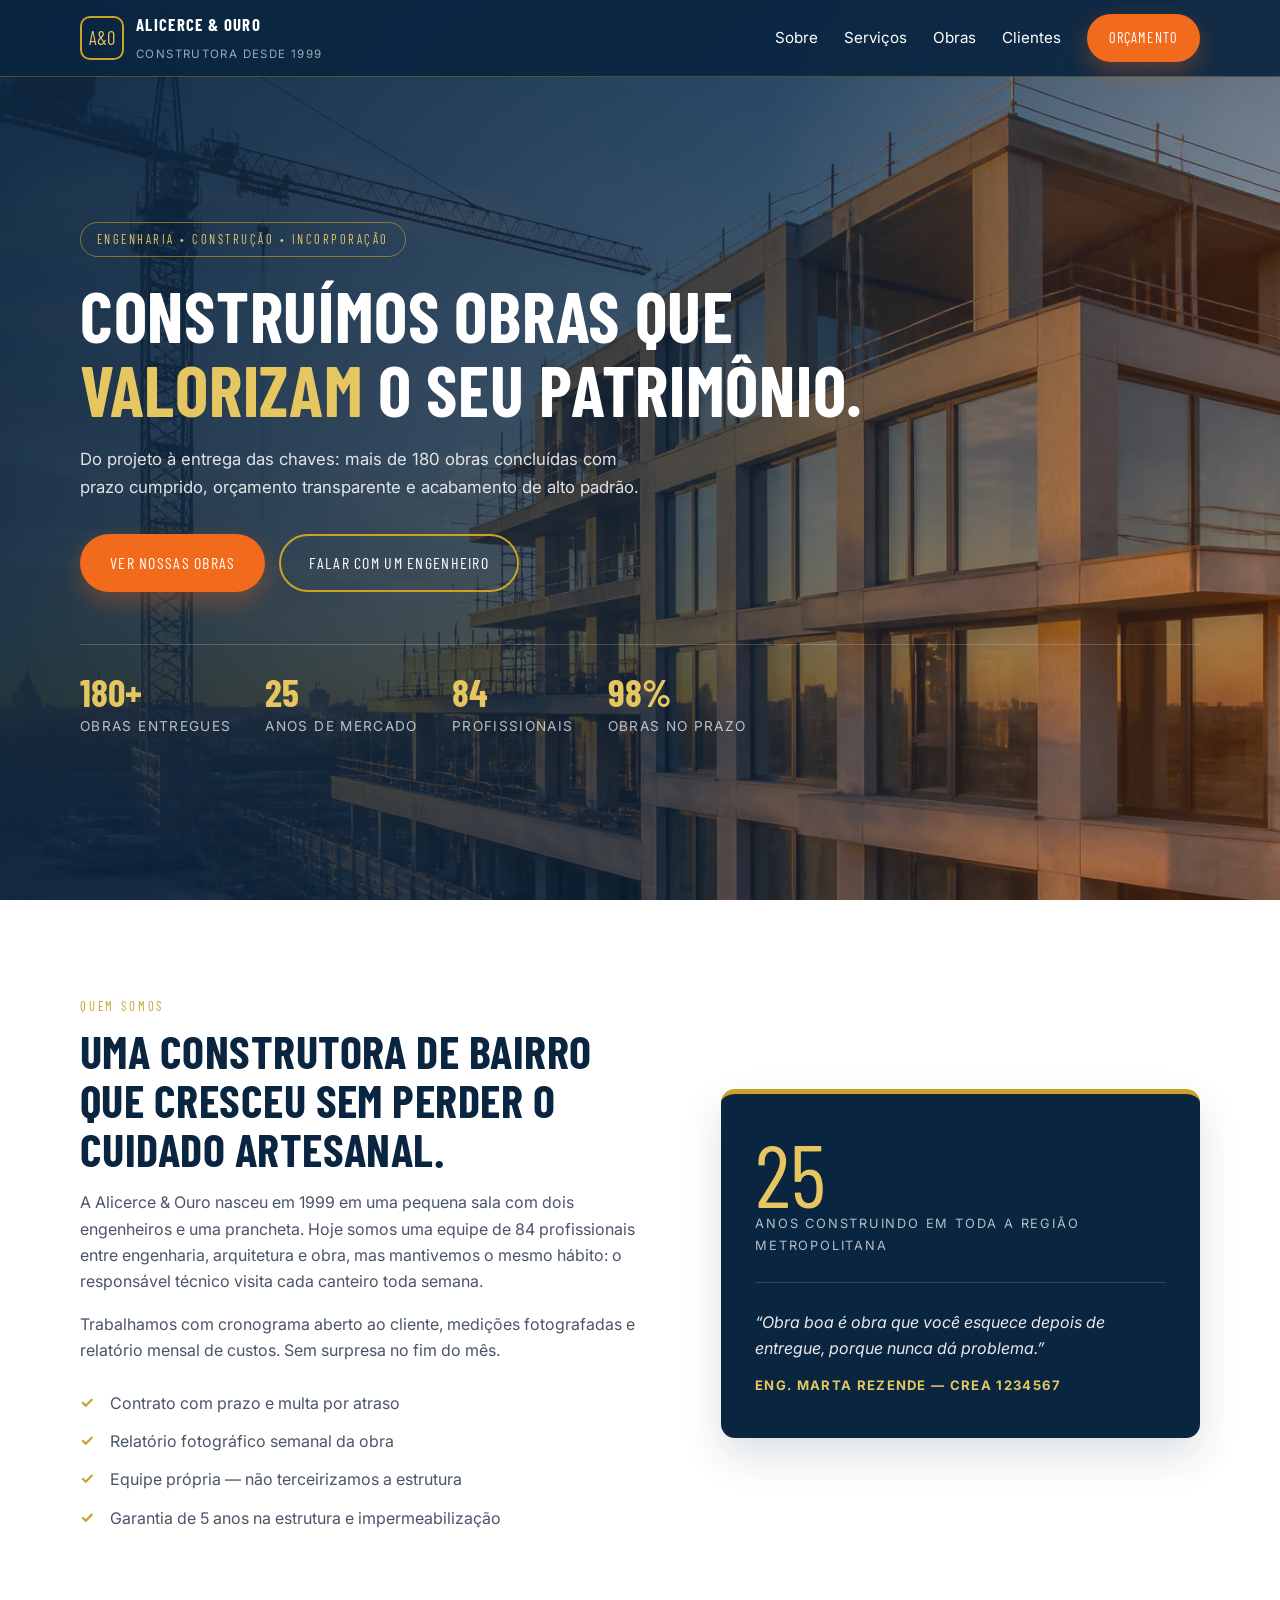
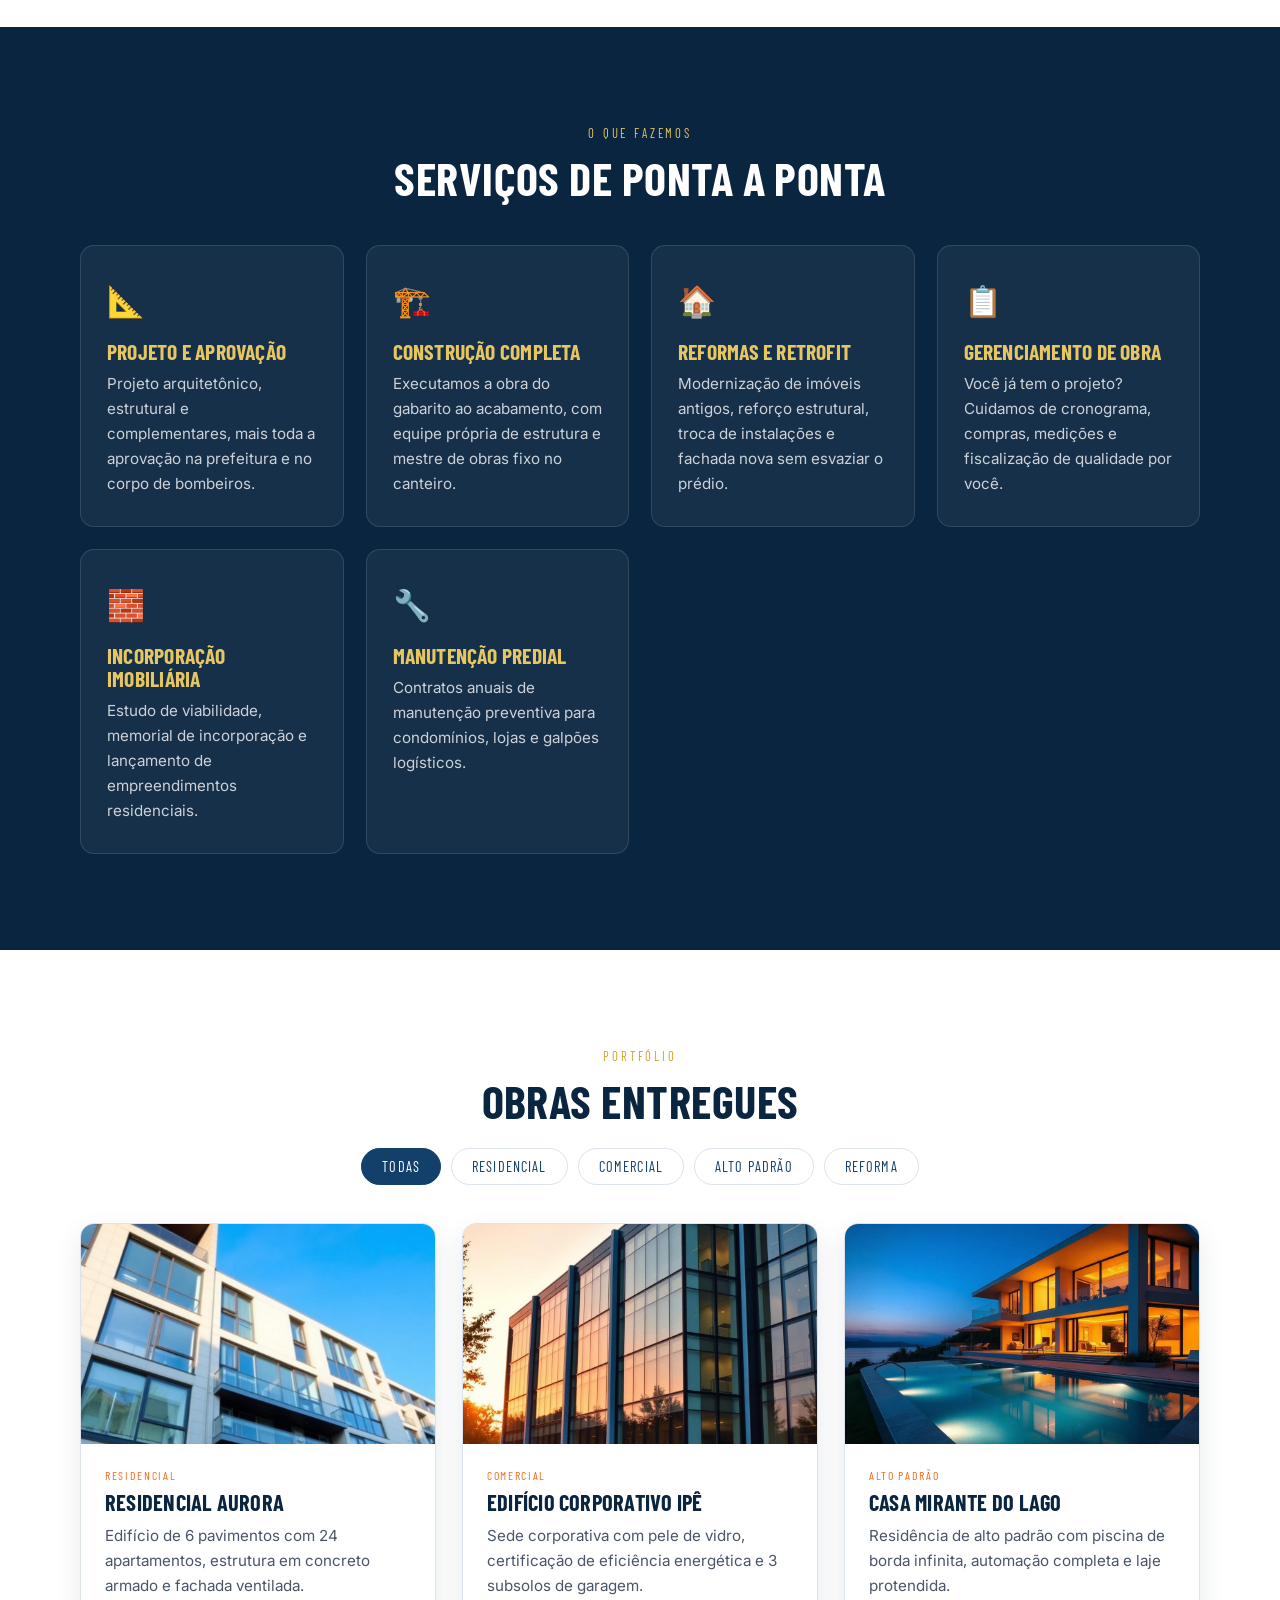
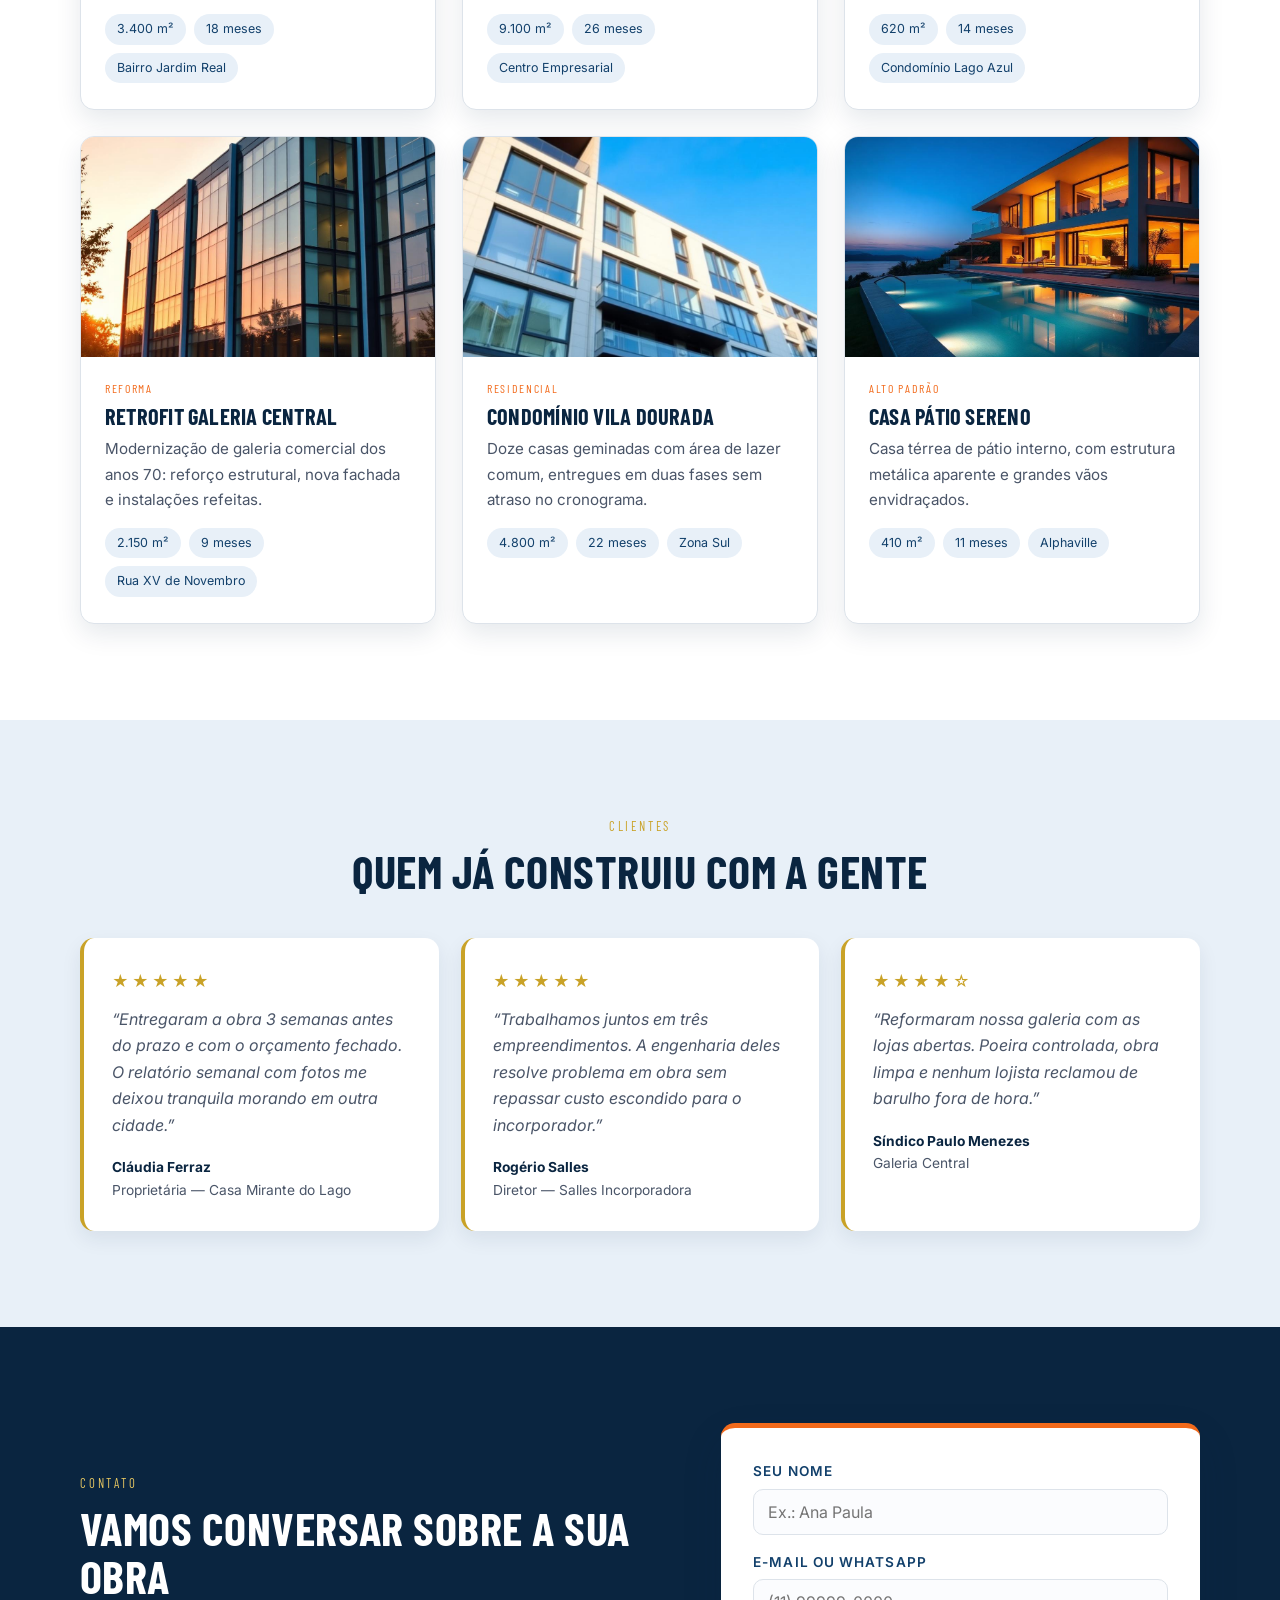
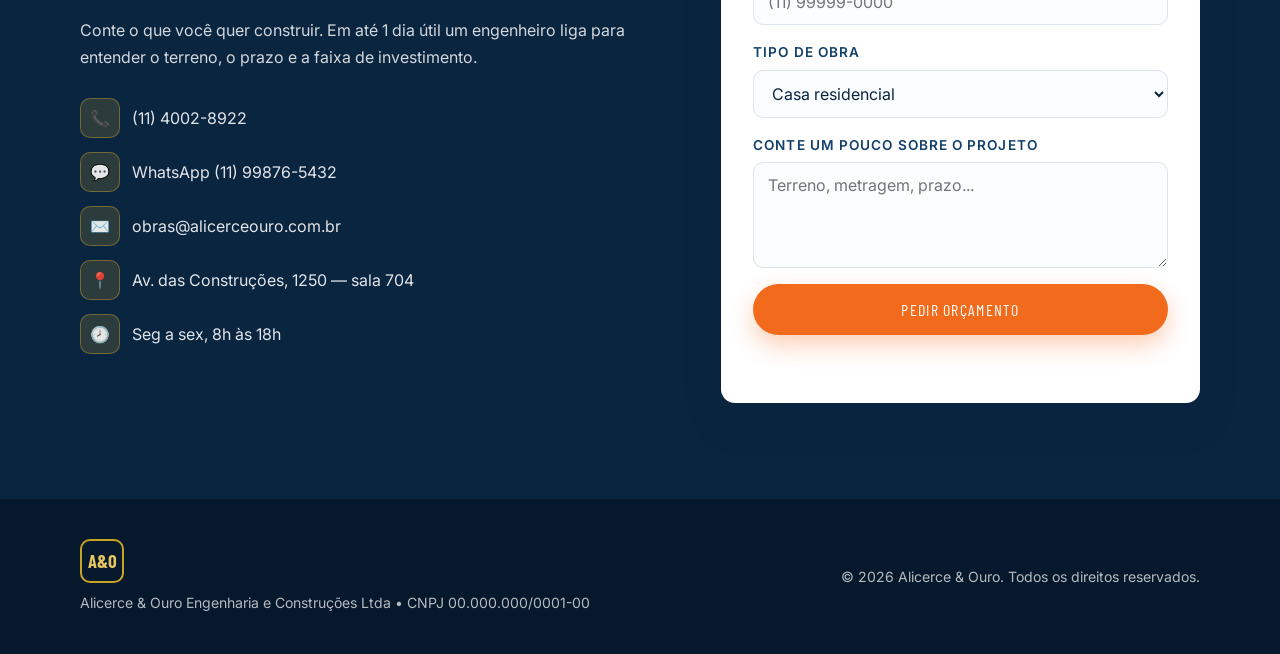
==== index.html @ 8466d5c2 "Simplificado" ====
<!doctype html>
<!--
  ============================================================
  SITE PORTFÓLIO - CONSTRUTORA ALICERCE & OURO
  ============================================================
  OLÁ, DEV! LEIA ISSO PRIMEIRO :)

  Este site é feito com HTML + CSS + JS puros (sem frameworks).
  São só 3 arquivos que você precisa mexer:

  1) public/site.html   -> este arquivo (o TEXTO e a ESTRUTURA do site)
  2) public/css/estilo.css -> as CORES, fontes, tamanhos (a aparência)
  3) public/js/scripts.js  -> os DADOS (obras, serviços, contato) e a interação

  Para trocar textos: mude direto aqui embaixo.
  Para trocar cores: abra o estilo.css e mexa só na parte ":root".
  Para trocar as obras/serviços: abra o scripts.js e edite as listas.
  Para trocar as fotos: substitua os arquivos em public/imagens/.
  ============================================================
-->
<html lang="pt-BR">
  <head>
    <meta charset="utf-8" />
    <meta name="viewport" content="width=device-width, initial-scale=1" />

    <!-- ===== SEO: título e descrição que aparecem no Google ===== -->
    <title>Alicerce & Ouro | Construtora de Obras Residenciais e Comerciais</title>
    <meta
      name="description"
      content="Construtora Alicerce & Ouro: 25 anos executando obras residenciais, comerciais e reformas de alto padrão com prazo e orçamento respeitados."
    />
    <meta property="og:title" content="Alicerce & Ouro | Construtora" />
    <meta
      property="og:description"
      content="Portfólio de obras residenciais, comerciais e reformas de alto padrão."
    />
    <meta property="og:type" content="website" />
    <meta property="og:image" content="/imagens/capa.jpg" />
    <meta name="twitter:card" content="summary_large_image" />
    <link rel="icon" href="favicon.ico" />

    <!-- ===== Fontes do Google (pode trocar por outras se quiser) ===== -->
    <link rel="preconnect" href="https://fonts.googleapis.com" />
    <link rel="preconnect" href="https://fonts.gstatic.com" crossorigin />
    <link
      href="https://fonts.googleapis.com/css2?family=Barlow+Condensed:wght@600;700&family=Inter:wght@400;500;600&display=swap"
      rel="stylesheet"
    />

    <!-- ===== Nosso arquivo de estilos (as cores estão lá dentro) ===== -->
    <link rel="stylesheet" href="css/style.css" />
  </head>

  <body>
    <!-- ============================================================
         CABEÇALHO / MENU
         Para adicionar um item no menu: copie uma linha <a> abaixo.
         O "#" leva para a seção com o mesmo id na página.
         ============================================================ -->
    <header class="cabecalho" id="cabecalho">
      <div class="container cabecalho-interno">
        <a class="logo" href="#topo">
          <span class="logo-marca">A&amp;O</span>
          <span class="logo-texto">
            <strong>Alicerce &amp; Ouro</strong>
            <small>Construtora desde 1999</small>
          </span>
        </a>

        <nav class="menu" id="menu">
          <a href="#sobre">Sobre</a>
          <a href="#servicos">Serviços</a>
          <a href="#obras">Obras</a>
          <a href="#depoimentos">Clientes</a>
          <a href="#contato" class="botao botao-laranja botao-pequeno">Orçamento</a>
        </nav>

        <!-- Botão que abre o menu no celular (funciona pelo scripts.js) -->
        <button class="botao-menu" id="botaoMenu" aria-label="Abrir menu">
          <span></span><span></span><span></span>
        </button>
      </div>
    </header>

    <main id="topo">
      <!-- ============================================================
           SEÇÃO 1 - CAPA (HERO)
           Troque o título, o texto e a foto de fundo aqui.
           ============================================================ -->
      <section class="capa">
        <img class="capa-foto" src="imagens/capa.jpg" alt="Edifício em construção ao pôr do sol" />
        <div class="capa-sombra"></div>

        <div class="container capa-conteudo">
          <p class="etiqueta">Engenharia • Construção • Incorporação</p>
          <h1>
            Construímos obras que<br />
            <span class="destaque-dourado">valorizam</span> o seu patrimônio.
          </h1>
          <p class="capa-texto">
            Do projeto à entrega das chaves: mais de 180 obras concluídas com prazo cumprido,
            orçamento transparente e acabamento de alto padrão.
          </p>

          <div class="capa-botoes">
            <a href="#obras" class="botao botao-laranja">Ver nossas obras</a>
            <a href="#contato" class="botao botao-vazado">Falar com um engenheiro</a>
          </div>

          <!-- Os números abaixo são preenchidos pelo scripts.js (lista NUMEROS) -->
          <ul class="numeros" id="listaNumeros"></ul>
        </div>
      </section>

      <!-- ============================================================
           SEÇÃO 2 - SOBRE A EMPRESA
           ============================================================ -->
      <section class="secao" id="sobre">
        <div class="container grade-dois">
          <div>
            <p class="titulo-pequeno">Quem somos</p>
            <h2>Uma construtora de bairro que cresceu sem perder o cuidado artesanal.</h2>
            <p class="paragrafo">
              A Alicerce &amp; Ouro nasceu em 1999 em uma pequena sala com dois engenheiros e uma
              prancheta. Hoje somos uma equipe de 84 profissionais entre engenharia, arquitetura e
              obra, mas mantivemos o mesmo hábito: o responsável técnico visita cada canteiro toda
              semana.
            </p>
            <p class="paragrafo">
              Trabalhamos com cronograma aberto ao cliente, medições fotografadas e relatório mensal
              de custos. Sem surpresa no fim do mês.
            </p>

            <!-- Lista de diferenciais (editável direto aqui) -->
            <ul class="lista-check">
              <li>Contrato com prazo e multa por atraso</li>
              <li>Relatório fotográfico semanal da obra</li>
              <li>Equipe própria — não terceirizamos a estrutura</li>
              <li>Garantia de 5 anos na estrutura e impermeabilização</li>
            </ul>
          </div>

          <div class="cartao-selo">
            <div class="selo-numero">25</div>
            <p class="selo-texto">anos construindo em toda a região metropolitana</p>
            <hr />
            <p class="selo-assinatura">
              “Obra boa é obra que você esquece depois de entregue, porque nunca dá problema.”
            </p>
            <strong>Eng. Marta Rezende — CREA 1234567</strong>
          </div>
        </div>
      </section>

      <!-- ============================================================
           SEÇÃO 3 - SERVIÇOS
           Os cartões são criados pelo scripts.js (lista SERVICOS).
           ============================================================ -->
      <section class="secao secao-azul" id="servicos">
        <div class="container">
          <p class="titulo-pequeno claro">O que fazemos</p>
          <h2 class="titulo-centro">Serviços de ponta a ponta</h2>
          <div class="grade-servicos" id="listaServicos"></div>
        </div>
      </section>

      <!-- ============================================================
           SEÇÃO 4 - PORTFÓLIO DE OBRAS
           Os cartões e os filtros vêm do scripts.js (lista OBRAS).
           ============================================================ -->
      <section class="secao" id="obras">
        <div class="container">
          <p class="titulo-pequeno">Portfólio</p>
          <h2 class="titulo-centro">Obras entregues</h2>

          <!-- Botões de filtro (criados automaticamente) -->
          <div class="filtros" id="listaFiltros"></div>

          <!-- Cartões das obras -->
          <div class="grade-obras" id="listaObras"></div>
        </div>
      </section>

      <!-- ============================================================
           SEÇÃO 5 - DEPOIMENTOS
           Vem do scripts.js (lista DEPOIMENTOS).
           ============================================================ -->
      <section class="secao secao-clara" id="depoimentos">
        <div class="container">
          <p class="titulo-pequeno">Clientes</p>
          <h2 class="titulo-centro">Quem já construiu com a gente</h2>
          <div class="grade-depoimentos" id="listaDepoimentos"></div>
        </div>
      </section>

      <!-- ============================================================
           SEÇÃO 6 - CONTATO / ORÇAMENTO
           O formulário NÃO envia e-mail ainda: ele só mostra uma mensagem
           de confirmação na tela (veja a função no scripts.js).
           ============================================================ -->
      <section class="secao secao-azul" id="contato">
        <div class="container grade-dois">
          <div>
            <p class="titulo-pequeno claro">Contato</p>
            <h2>Vamos conversar sobre a sua obra</h2>
            <p class="paragrafo claro">
              Conte o que você quer construir. Em até 1 dia útil um engenheiro liga para entender o
              terreno, o prazo e a faixa de investimento.
            </p>

            <!-- Estes dados vêm do scripts.js (objeto CONTATO) -->
            <ul class="lista-contato" id="listaContato"></ul>
          </div>

          <form class="formulario" id="formularioOrcamento">
            <label>
              Seu nome
              <input type="text" name="nome" required placeholder="Ex.: Ana Paula" />
            </label>
            <label>
              E-mail ou WhatsApp
              <input type="text" name="contato" required placeholder="(11) 99999-0000" />
            </label>
            <label>
              Tipo de obra
              <select name="tipo">
                <option>Casa residencial</option>
                <option>Edifício / condomínio</option>
                <option>Obra comercial</option>
                <option>Reforma / retrofit</option>
              </select>
            </label>
            <label>
              Conte um pouco sobre o projeto
              <textarea name="mensagem" rows="4" placeholder="Terreno, metragem, prazo..."></textarea>
            </label>
            <button type="submit" class="botao botao-laranja">Pedir orçamento</button>

            <!-- Aqui aparece a mensagem de sucesso -->
            <p class="aviso-form" id="avisoForm"></p>
          </form>
        </div>
      </section>
    </main>

    <!-- ============================================================
         RODAPÉ
         ============================================================ -->
    <footer class="rodape">
      <div class="container rodape-interno">
        <div>
          <strong class="logo-marca">A&amp;O</strong>
          <p>Alicerce &amp; Ouro Engenharia e Construções Ltda • CNPJ 00.000.000/0001-00</p>
        </div>
        <p class="rodape-copy">
          © <span id="anoAtual"></span> Alicerce &amp; Ouro. Todos os direitos reservados.
        </p>
      </div>
    </footer>

    <!-- O JavaScript vai no final para o site aparecer mais rápido -->
    <script src="js/script.js"></script>
  </body>
</html>
---- css/style.css ----
/* ============================================================
   ESTILO DO SITE - CONSTRUTORA ALICERCE & OURO
   ============================================================
   COMO MEXER AQUI (guia rápido):

   - Quer trocar as cores? Mexa SÓ no bloco ":root" logo abaixo.
   - Quer texto maior/menor? Procure "font-size".
   - Quer mais espaço entre seções? Procure ".secao { padding ... }".
   - Cada bloco tem um comentário dizendo a que parte do site pertence.
   ============================================================ */

/* ------------------------------------------------------------
   1) AS CORES DO SITE (paleta: azul, laranja e dourado)
   Troque o código hexadecimal e a cor muda em TODO o site.
   ------------------------------------------------------------ */
:root {
  --azul-escuro: #0a2540; /* fundo das seções escuras */
  --azul: #12406b; /* azul principal */
  --azul-claro: #e8f0f8; /* fundo bem claro azulado */
  --laranja: #f26a1b; /* cor dos botões principais */
  --laranja-escuro: #d4550c; /* laranja no hover (mouse em cima) */
  --dourado: #c9a227; /* detalhes nobres, linhas e destaques */
  --dourado-claro: #e6c661;
  --branco: #ffffff;
  --cinza-texto: #4a5568; /* textos comuns */
  --cinza-borda: #dde3ea;

  /* Fontes */
  --fonte-titulo: "Barlow Condensed", "Arial Narrow", sans-serif;
  --fonte-texto: "Inter", Arial, sans-serif;

  /* Cantos arredondados e sombras */
  --canto: 14px;
  --sombra: 0 18px 40px rgba(10, 37, 64, 0.14);
}

/* ------------------------------------------------------------
   2) RESET BÁSICO - deixa todos os navegadores parecidos
   ------------------------------------------------------------ */
* {
  margin: 0;
  padding: 0;
  box-sizing: border-box;
}

html {
  scroll-behavior: smooth; /* rolagem suave ao clicar no menu */
  scroll-padding-top: 86px;
}

body {
  font-family: var(--fonte-texto);
  color: var(--azul-escuro);
  background: var(--branco);
  line-height: 1.65;
  -webkit-font-smoothing: antialiased;
}

img {
  display: block;
  max-width: 100%;
}

a {
  color: inherit;
  text-decoration: none;
}

/* Caixa central que segura o conteúdo (evita o site "grudar" na borda) */
.container {
  width: 100%;
  max-width: 1160px;
  margin: 0 auto;
  padding: 0 20px;
}

/* ------------------------------------------------------------
   3) TÍTULOS E TEXTOS
   ------------------------------------------------------------ */
h1,
h2,
h3 {
  font-family: var(--fonte-titulo);
  font-weight: 700;
  line-height: 1.05;
  text-transform: uppercase;
  letter-spacing: 0.01em;
}

h1 {
  font-size: clamp(2.4rem, 7vw, 4.4rem);
}

h2 {
  font-size: clamp(1.8rem, 4.2vw, 2.9rem);
}

.titulo-centro {
  text-align: center;
  margin-bottom: 42px;
}

/* Textinho pequeno acima dos títulos ("Quem somos", "Portfólio"...) */
.titulo-pequeno {
  font-family: var(--fonte-titulo);
  text-transform: uppercase;
  letter-spacing: 0.22em;
  font-size: 0.8rem;
  color: var(--dourado);
  margin-bottom: 10px;
  text-align: center;
}

.grade-dois .titulo-pequeno {
  text-align: left;
}

.titulo-pequeno.claro {
  color: var(--dourado-claro);
}

.paragrafo {
  color: var(--cinza-texto);
  margin-top: 16px;
  max-width: 56ch;
}

.paragrafo.claro {
  color: rgba(255, 255, 255, 0.82);
}

.destaque-dourado {
  color: var(--dourado-claro);
}

/* ------------------------------------------------------------
   4) BOTÕES
   Classes: .botao (base) + .botao-laranja / .botao-vazado
   ------------------------------------------------------------ */
.botao {
  display: inline-flex;
  align-items: center;
  justify-content: center;
  gap: 8px;
  padding: 14px 28px;
  border: 2px solid transparent;
  border-radius: 999px;
  font-family: var(--fonte-titulo);
  text-transform: uppercase;
  letter-spacing: 0.08em;
  font-size: 1rem;
  cursor: pointer;
  transition: 0.2s ease;
}

.botao-laranja {
  background: var(--laranja);
  color: var(--branco);
  box-shadow: 0 10px 24px rgba(242, 106, 27, 0.32);
}

.botao-laranja:hover {
  background: var(--laranja-escuro);
  transform: translateY(-2px);
}

.botao-vazado {
  border-color: var(--dourado);
  color: var(--branco);
}

.botao-vazado:hover {
  background: var(--dourado);
  color: var(--azul-escuro);
}

.botao-pequeno {
  padding: 10px 20px;
  font-size: 0.9rem;
}

/* ------------------------------------------------------------
   5) CABEÇALHO / MENU
   ------------------------------------------------------------ */
.cabecalho {
  position: fixed;
  inset: 0 0 auto 0;
  z-index: 50;
  background: rgba(10, 37, 64, 0.92);
  backdrop-filter: blur(8px);
  border-bottom: 1px solid rgba(201, 162, 39, 0.35);
}

.cabecalho-interno {
  display: flex;
  align-items: center;
  justify-content: space-between;
  height: 76px;
}

.logo {
  display: flex;
  align-items: center;
  gap: 12px;
  color: var(--branco);
}

.logo-marca {
  display: grid;
  place-items: center;
  width: 44px;
  height: 44px;
  border: 2px solid var(--dourado);
  border-radius: 10px;
  font-family: var(--fonte-titulo);
  font-size: 1.15rem;
  color: var(--dourado-claro);
}

.logo-texto strong {
  display: block;
  font-family: var(--fonte-titulo);
  text-transform: uppercase;
  letter-spacing: 0.08em;
  font-size: 1.05rem;
}

.logo-texto small {
  color: rgba(255, 255, 255, 0.6);
  font-size: 0.72rem;
  letter-spacing: 0.12em;
  text-transform: uppercase;
}

.menu {
  display: flex;
  align-items: center;
  gap: 26px;
  color: var(--branco);
  font-size: 0.95rem;
}

.menu a:not(.botao):hover {
  color: var(--dourado-claro);
}

/* Botão "hamburguer" — só aparece no celular */
.botao-menu {
  display: none;
  flex-direction: column;
  gap: 5px;
  background: none;
  border: 0;
  cursor: pointer;
  padding: 8px;
}

.botao-menu span {
  width: 26px;
  height: 2px;
  background: var(--branco);
}

/* ------------------------------------------------------------
   6) CAPA (HERO)
   ------------------------------------------------------------ */
.capa {
  position: relative;
  min-height: 100svh;
  display: flex;
  align-items: center;
  padding: 120px 0 60px;
  overflow: hidden;
}

.capa-foto {
  position: absolute;
  inset: 0;
  width: 100%;
  height: 100%;
  object-fit: cover;
}

/* Camada escura em cima da foto para o texto ficar legível */
.capa-sombra {
  position: absolute;
  inset: 0;
  background: linear-gradient(
    100deg,
    rgba(10, 37, 64, 0.94) 0%,
    rgba(10, 37, 64, 0.7) 55%,
    rgba(242, 106, 27, 0.25) 100%
  );
}

.capa-conteudo {
  position: relative;
  color: var(--branco);
}

.etiqueta {
  display: inline-block;
  font-family: var(--fonte-titulo);
  text-transform: uppercase;
  letter-spacing: 0.2em;
  font-size: 0.78rem;
  color: var(--dourado-claro);
  border: 1px solid rgba(201, 162, 39, 0.6);
  border-radius: 999px;
  padding: 6px 16px;
  margin-bottom: 22px;
}

.capa-texto {
  margin-top: 20px;
  max-width: 52ch;
  color: rgba(255, 255, 255, 0.86);
  font-size: 1.05rem;
}

.capa-botoes {
  display: flex;
  flex-wrap: wrap;
  gap: 14px;
  margin-top: 32px;
}

/* Números de destaque da capa */
.numeros {
  list-style: none;
  display: flex;
  flex-wrap: wrap;
  gap: 34px;
  margin-top: 52px;
  padding-top: 28px;
  border-top: 1px solid rgba(255, 255, 255, 0.18);
}

.numeros strong {
  display: block;
  font-family: var(--fonte-titulo);
  font-size: 2.4rem;
  color: var(--dourado-claro);
  line-height: 1;
}

.numeros span {
  font-size: 0.85rem;
  color: rgba(255, 255, 255, 0.7);
  text-transform: uppercase;
  letter-spacing: 0.1em;
}

/* ------------------------------------------------------------
   7) SEÇÕES GERAIS
   ------------------------------------------------------------ */
.secao {
  padding: 96px 0;
}

.secao-azul {
  background: var(--azul-escuro);
  color: var(--branco);
}

.secao-clara {
  background: var(--azul-claro);
}

.grade-dois {
  display: grid;
  grid-template-columns: 1.1fr 0.9fr;
  gap: 56px;
  align-items: center;
}

/* Lista com "check" dourado (seção Sobre) */
.lista-check {
  list-style: none;
  margin-top: 26px;
  display: grid;
  gap: 12px;
}

.lista-check li {
  position: relative;
  padding-left: 30px;
  color: var(--cinza-texto);
}

.lista-check li::before {
  content: "✓";
  position: absolute;
  left: 0;
  top: -1px;
  color: var(--dourado);
  font-weight: 700;
}

/* Cartão com o selo de 25 anos */
.cartao-selo {
  background: var(--azul-escuro);
  color: var(--branco);
  border-radius: var(--canto);
  padding: 40px 34px;
  box-shadow: var(--sombra);
  border-top: 5px solid var(--dourado);
}

.selo-numero {
  font-family: var(--fonte-titulo);
  font-size: 5.5rem;
  line-height: 0.9;
  color: var(--dourado-claro);
}

.selo-texto {
  text-transform: uppercase;
  letter-spacing: 0.14em;
  font-size: 0.8rem;
  color: rgba(255, 255, 255, 0.7);
}

.cartao-selo hr {
  border: 0;
  border-top: 1px solid rgba(255, 255, 255, 0.15);
  margin: 26px 0;
}

.selo-assinatura {
  font-style: italic;
  color: rgba(255, 255, 255, 0.9);
  margin-bottom: 10px;
}

.cartao-selo strong {
  font-size: 0.82rem;
  color: var(--dourado-claro);
  text-transform: uppercase;
  letter-spacing: 0.1em;
}

/* ------------------------------------------------------------
   8) CARTÕES DE SERVIÇOS
   ------------------------------------------------------------ */
.grade-servicos {
  display: grid;
  grid-template-columns: repeat(auto-fit, minmax(250px, 1fr));
  gap: 22px;
}

.cartao-servico {
  background: rgba(255, 255, 255, 0.05);
  border: 1px solid rgba(255, 255, 255, 0.12);
  border-radius: var(--canto);
  padding: 30px 26px;
  transition: 0.25s ease;
}

.cartao-servico:hover {
  border-color: var(--dourado);
  transform: translateY(-4px);
  background: rgba(255, 255, 255, 0.09);
}

.cartao-servico .icone {
  font-size: 1.9rem;
  margin-bottom: 14px;
}

.cartao-servico h3 {
  font-size: 1.35rem;
  color: var(--dourado-claro);
  margin-bottom: 8px;
}

.cartao-servico p {
  color: rgba(255, 255, 255, 0.78);
  font-size: 0.95rem;
}

/* ------------------------------------------------------------
   9) FILTROS E CARTÕES DAS OBRAS
   ------------------------------------------------------------ */
.filtros {
  display: flex;
  justify-content: center;
  flex-wrap: wrap;
  gap: 10px;
  margin: -20px 0 38px;
}

.filtro {
  background: transparent;
  border: 1px solid var(--cinza-borda);
  border-radius: 999px;
  padding: 9px 20px;
  cursor: pointer;
  font-family: var(--fonte-titulo);
  text-transform: uppercase;
  letter-spacing: 0.08em;
  font-size: 0.9rem;
  color: var(--azul);
  transition: 0.2s ease;
}

.filtro:hover {
  border-color: var(--dourado);
}

/* O filtro selecionado ganha a classe "ativo" pelo JavaScript */
.filtro.ativo {
  background: var(--azul);
  border-color: var(--azul);
  color: var(--branco);
}

.grade-obras {
  display: grid;
  grid-template-columns: repeat(auto-fit, minmax(300px, 1fr));
  gap: 26px;
}

.cartao-obra {
  border-radius: var(--canto);
  overflow: hidden;
  background: var(--branco);
  box-shadow: 0 10px 26px rgba(10, 37, 64, 0.1);
  border: 1px solid var(--cinza-borda);
  transition: 0.25s ease;
}

.cartao-obra:hover {
  transform: translateY(-5px);
  box-shadow: var(--sombra);
}

.cartao-obra img {
  width: 100%;
  height: 220px;
  object-fit: cover;
}

.cartao-obra-texto {
  padding: 22px 24px 26px;
}

.cartao-obra .categoria {
  font-family: var(--fonte-titulo);
  text-transform: uppercase;
  letter-spacing: 0.14em;
  font-size: 0.74rem;
  color: var(--laranja);
}

.cartao-obra h3 {
  font-size: 1.4rem;
  margin: 6px 0 8px;
}

.cartao-obra p {
  color: var(--cinza-texto);
  font-size: 0.95rem;
}

.cartao-obra .ficha {
  list-style: none;
  display: flex;
  flex-wrap: wrap;
  gap: 8px;
  margin-top: 16px;
}

.cartao-obra .ficha li {
  background: var(--azul-claro);
  color: var(--azul);
  border-radius: 999px;
  padding: 5px 12px;
  font-size: 0.78rem;
}

/* ------------------------------------------------------------
   10) DEPOIMENTOS
   ------------------------------------------------------------ */
.grade-depoimentos {
  display: grid;
  grid-template-columns: repeat(auto-fit, minmax(280px, 1fr));
  gap: 22px;
}

.cartao-depoimento {
  background: var(--branco);
  border-radius: var(--canto);
  padding: 30px 28px;
  border-left: 4px solid var(--dourado);
  box-shadow: 0 8px 20px rgba(10, 37, 64, 0.08);
}

.cartao-depoimento .estrelas {
  color: var(--dourado);
  letter-spacing: 3px;
  margin-bottom: 12px;
}

.cartao-depoimento p {
  color: var(--cinza-texto);
  font-style: italic;
}

.cartao-depoimento footer {
  margin-top: 18px;
  font-size: 0.86rem;
}

.cartao-depoimento footer strong {
  display: block;
  color: var(--azul-escuro);
}

.cartao-depoimento footer span {
  color: var(--cinza-texto);
}

/* ------------------------------------------------------------
   11) CONTATO E FORMULÁRIO
   ------------------------------------------------------------ */
.lista-contato {
  list-style: none;
  margin-top: 28px;
  display: grid;
  gap: 14px;
}

.lista-contato li {
  display: flex;
  gap: 12px;
  align-items: center;
  color: rgba(255, 255, 255, 0.88);
}

.lista-contato .icone {
  display: grid;
  place-items: center;
  width: 40px;
  height: 40px;
  flex: 0 0 40px;
  border-radius: 10px;
  background: rgba(201, 162, 39, 0.18);
  border: 1px solid rgba(201, 162, 39, 0.45);
}

.formulario {
  background: var(--branco);
  color: var(--azul-escuro);
  border-radius: var(--canto);
  padding: 32px;
  display: grid;
  gap: 16px;
  box-shadow: var(--sombra);
  border-top: 5px solid var(--laranja);
}

.formulario label {
  display: grid;
  gap: 6px;
  font-size: 0.85rem;
  font-weight: 600;
  text-transform: uppercase;
  letter-spacing: 0.08em;
  color: var(--azul);
}

.formulario input,
.formulario select,
.formulario textarea {
  font-family: var(--fonte-texto);
  font-size: 1rem;
  padding: 12px 14px;
  border: 1px solid var(--cinza-borda);
  border-radius: 10px;
  background: #fbfcfe;
  color: var(--azul-escuro);
}

.formulario input:focus,
.formulario select:focus,
.formulario textarea:focus {
  outline: 2px solid var(--dourado);
  border-color: var(--dourado);
}

.aviso-form {
  font-size: 0.9rem;
  color: #1a7f4b;
  min-height: 20px;
  text-align: center;
}

/* ------------------------------------------------------------
   12) RODAPÉ
   ------------------------------------------------------------ */
.rodape {
  background: #06192c;
  color: rgba(255, 255, 255, 0.7);
  padding: 40px 0;
  font-size: 0.88rem;
}

.rodape-interno {
  display: flex;
  flex-wrap: wrap;
  gap: 18px;
  align-items: center;
  justify-content: space-between;
}

.rodape .logo-marca {
  margin-bottom: 8px;
}

/* ------------------------------------------------------------
   13) CELULAR E TABLET (responsivo)
   Tudo o que muda em telas pequenas fica aqui embaixo.
   ------------------------------------------------------------ */
@media (max-width: 900px) {
  .grade-dois {
    grid-template-columns: 1fr;
    gap: 34px;
  }

  .secao {
    padding: 70px 0;
  }

  .botao-menu {
    display: flex;
  }

  /* Menu escondido no celular; ganha a classe "aberto" pelo JS */
  .menu {
    position: absolute;
    top: 76px;
    left: 0;
    right: 0;
    flex-direction: column;
    align-items: stretch;
    gap: 0;
    background: var(--azul-escuro);
    border-bottom: 1px solid rgba(201, 162, 39, 0.35);
    max-height: 0;
    overflow: hidden;
    transition: max-height 0.3s ease;
  }

  .menu.aberto {
    max-height: 420px;
  }

  .menu a {
    padding: 16px 20px;
    border-top: 1px solid rgba(255, 255, 255, 0.08);
  }

  .menu a.botao {
    margin: 14px 20px 20px;
    border-top: 0;
  }

  .numeros {
    gap: 22px;
  }

  .numeros li {
    min-width: 40%;
  }
}
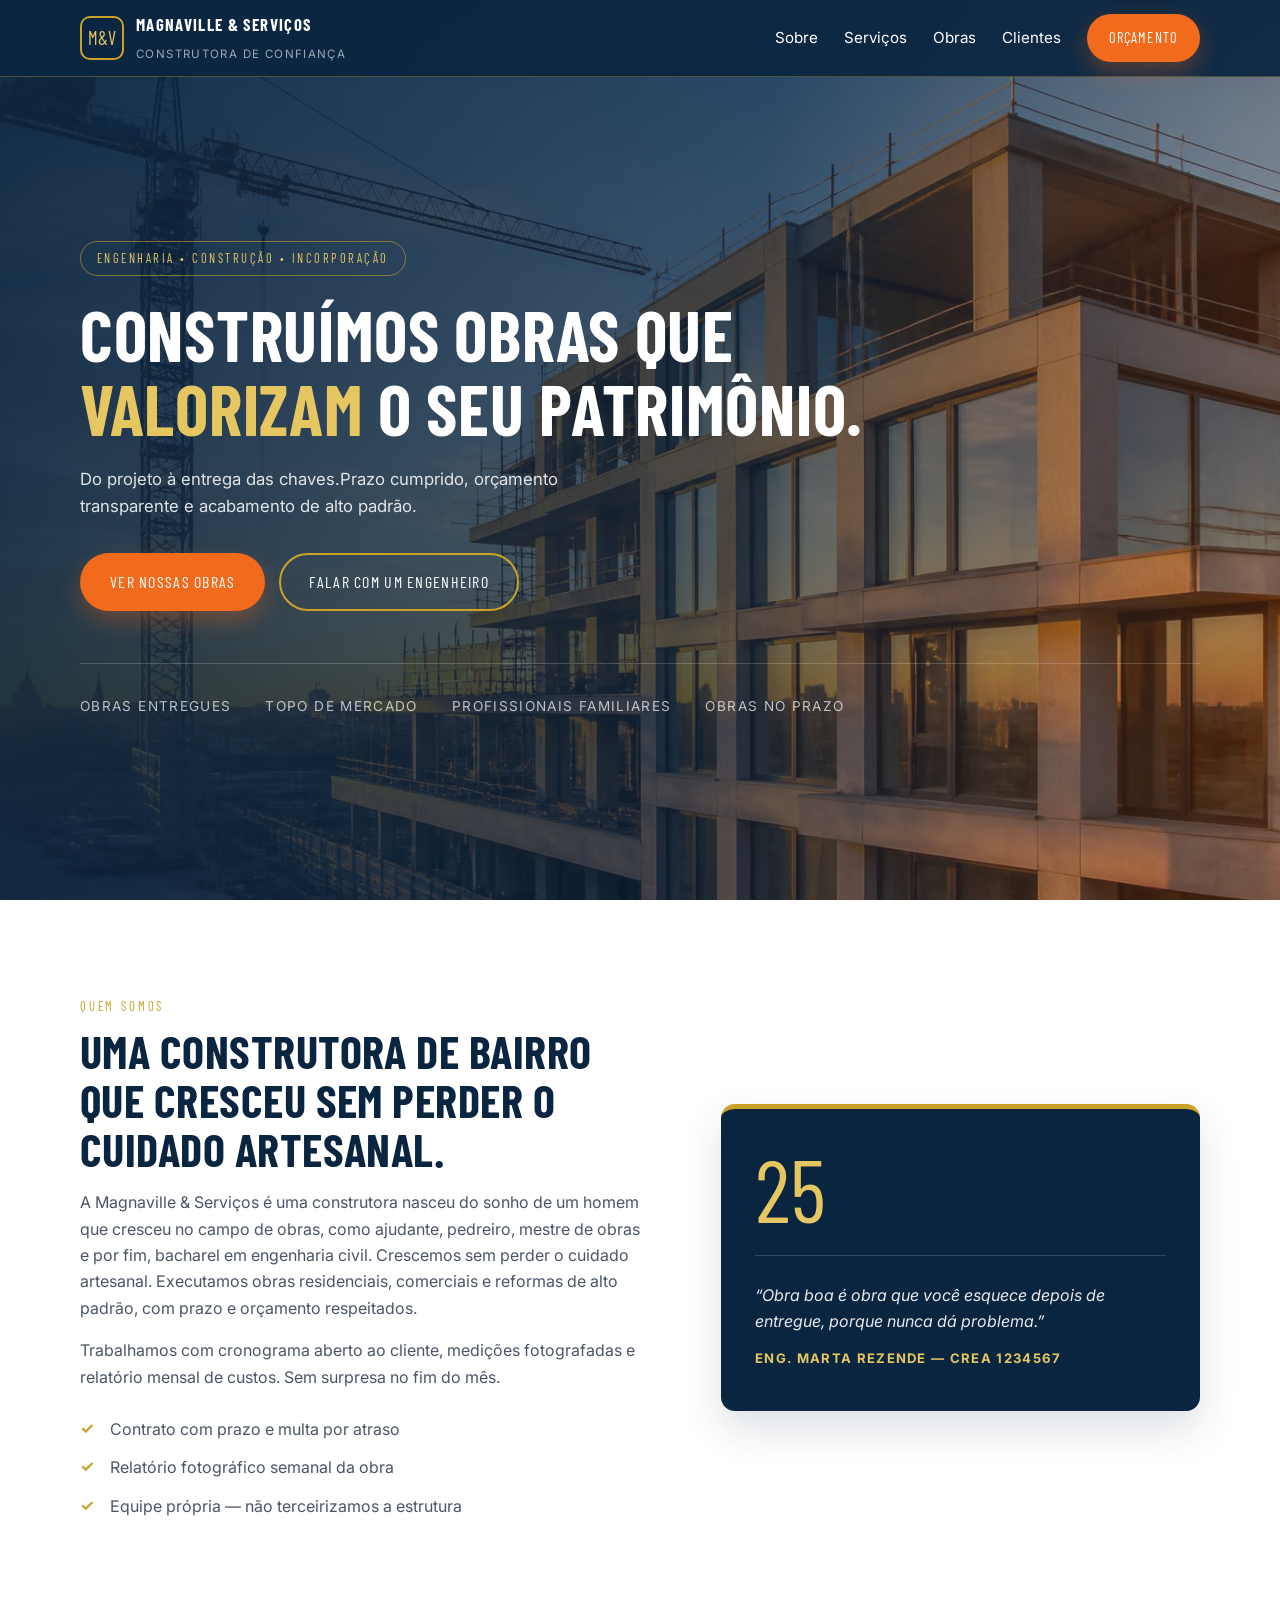
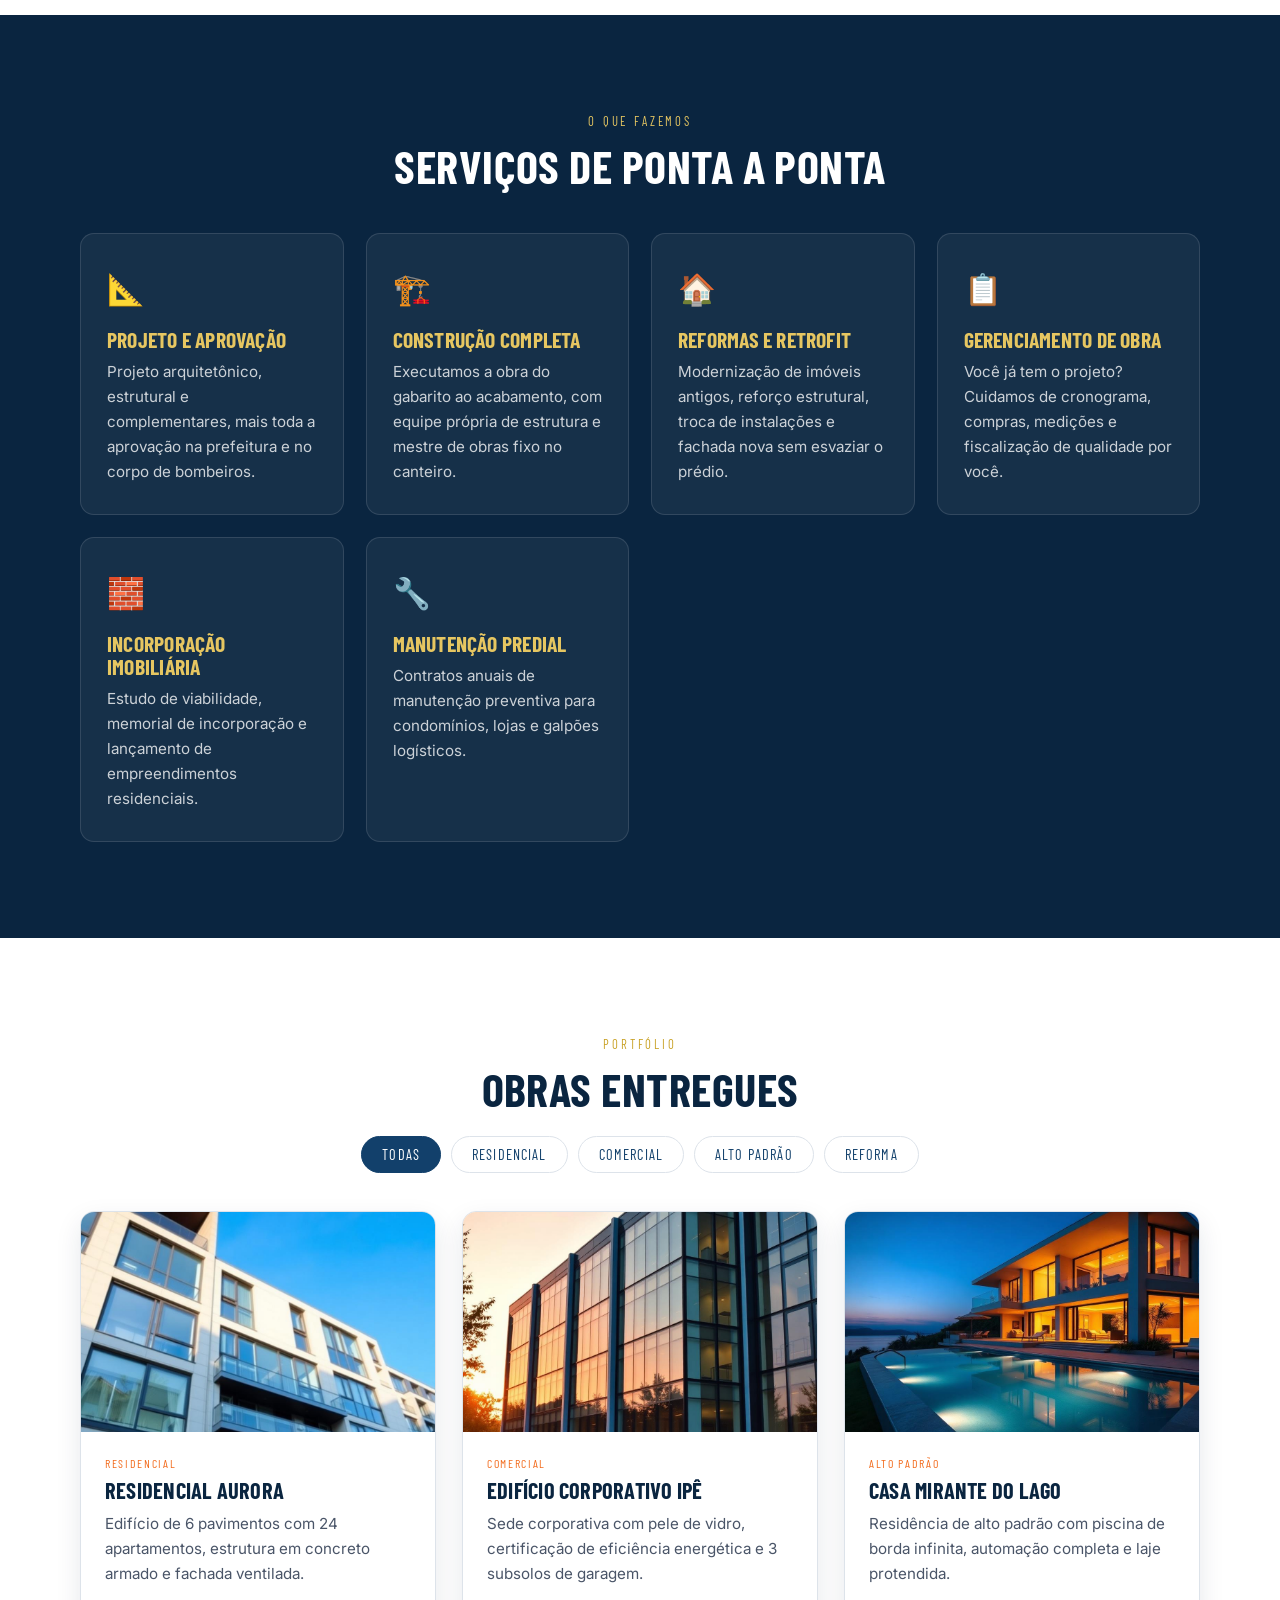
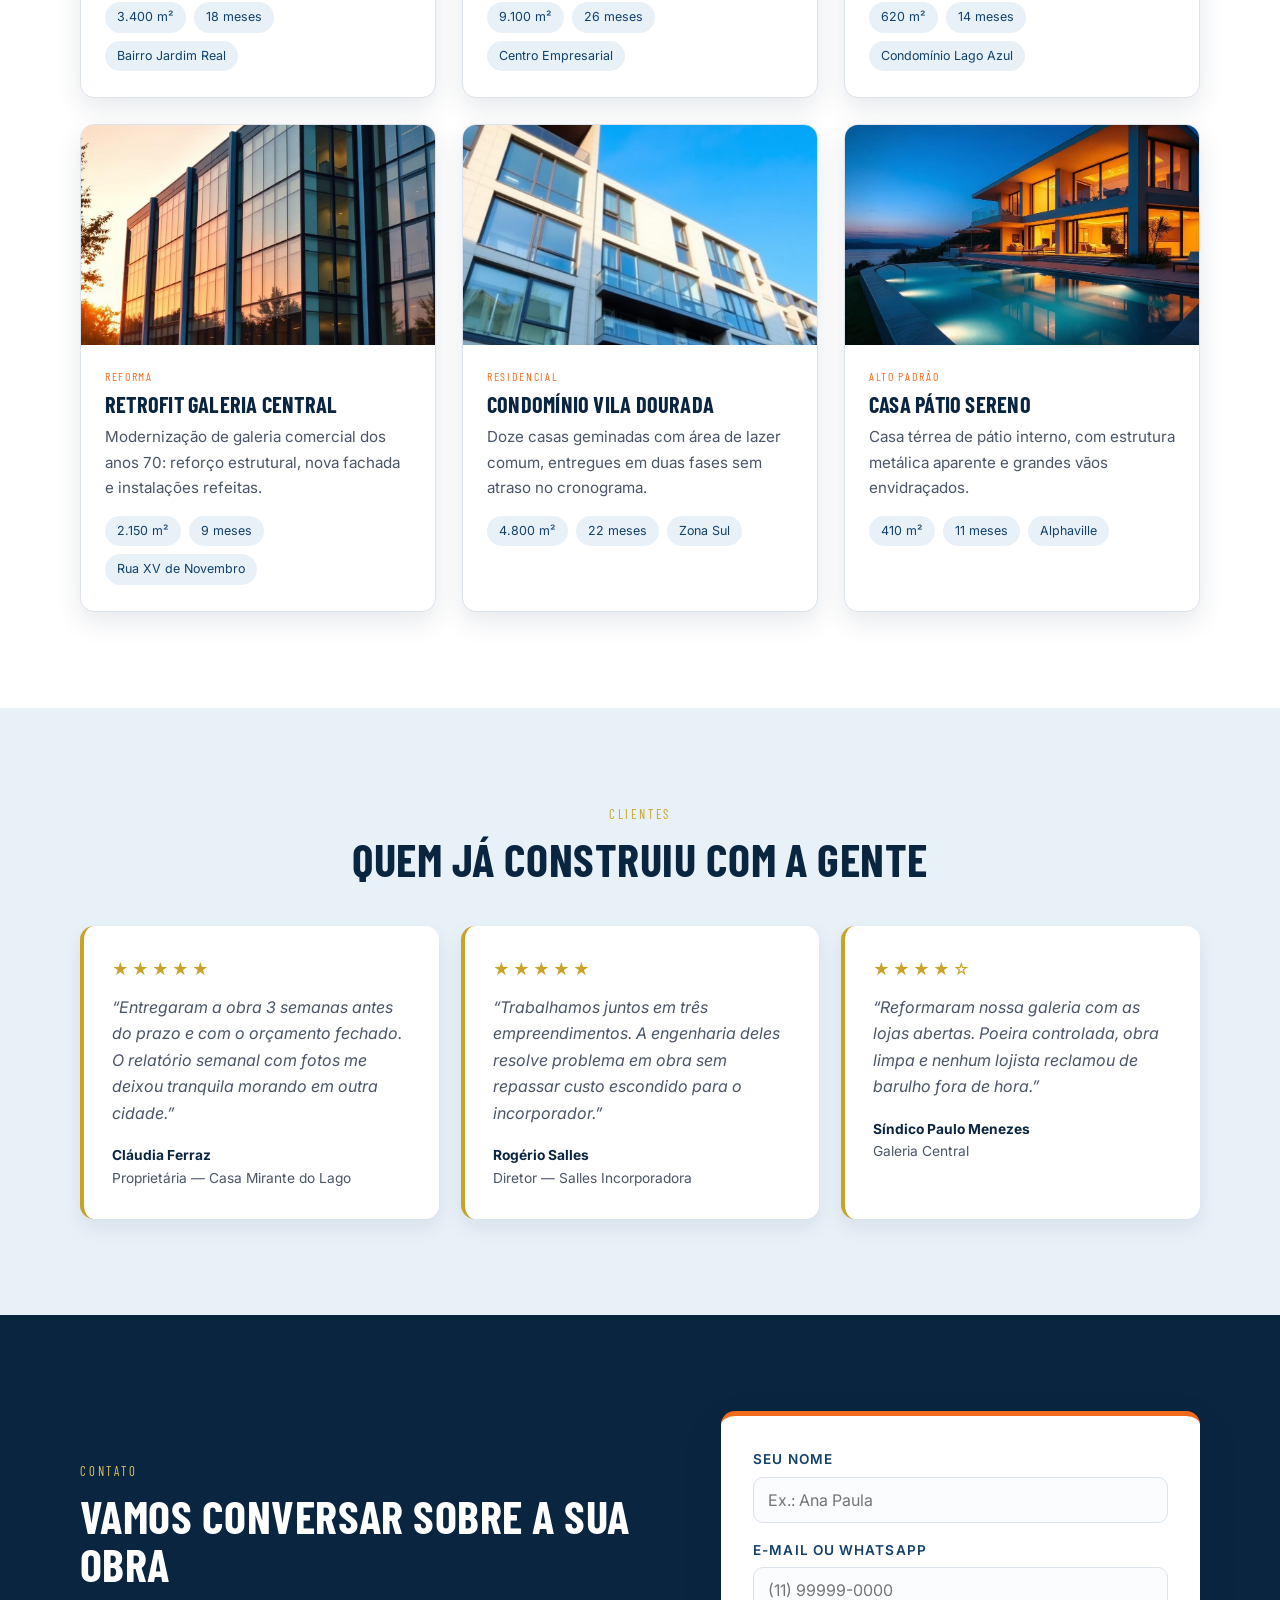
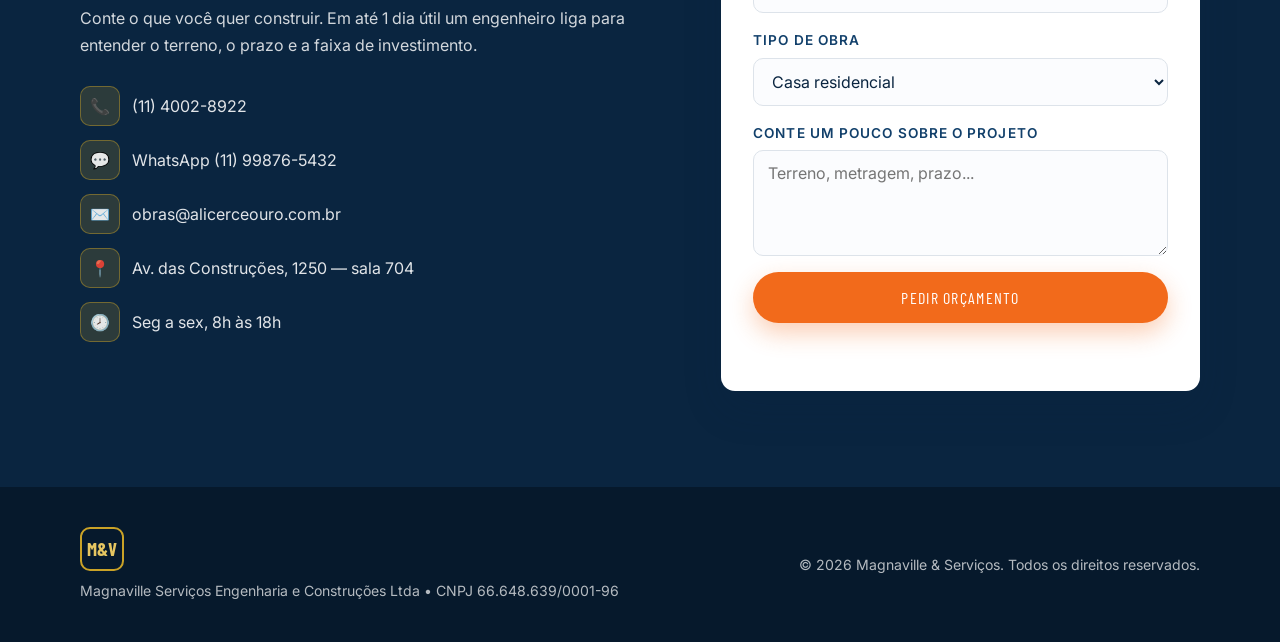
==== commit b789f46d: "Ajustes_01 Ajustes ico e frases" ====
--- a/index.html
+++ b/index.html
@@ -1,35 +1,15 @@
 <!doctype html>
-<!--
-  ============================================================
-  SITE PORTFÓLIO - CONSTRUTORA ALICERCE & OURO
-  ============================================================
-  OLÁ, DEV! LEIA ISSO PRIMEIRO :)
-
-  Este site é feito com HTML + CSS + JS puros (sem frameworks).
-  São só 3 arquivos que você precisa mexer:
-
-  1) public/site.html   -> este arquivo (o TEXTO e a ESTRUTURA do site)
-  2) public/css/estilo.css -> as CORES, fontes, tamanhos (a aparência)
-  3) public/js/scripts.js  -> os DADOS (obras, serviços, contato) e a interação
-
-  Para trocar textos: mude direto aqui embaixo.
-  Para trocar cores: abra o estilo.css e mexa só na parte ":root".
-  Para trocar as obras/serviços: abra o scripts.js e edite as listas.
-  Para trocar as fotos: substitua os arquivos em public/imagens/.
-  ============================================================
--->
 <html lang="pt-BR">
   <head>
     <meta charset="utf-8" />
     <meta name="viewport" content="width=device-width, initial-scale=1" />
 
-    <!-- ===== SEO: título e descrição que aparecem no Google ===== -->
-    <title>Alicerce & Ouro | Construtora de Obras Residenciais e Comerciais</title>
+    <title>Magnaville</title>
     <meta
       name="description"
-      content="Construtora Alicerce & Ouro: 25 anos executando obras residenciais, comerciais e reformas de alto padrão com prazo e orçamento respeitados."
+      content="Magnaville serviços, Construtora executando obras residenciais, comerciais e reformas de alto padrão com prazo e orçamento respeitados."
     />
-    <meta property="og:title" content="Alicerce & Ouro | Construtora" />
+    <meta property="og:title" content="Magnaville | Construtora" />
     <meta
       property="og:description"
       content="Portfólio de obras residenciais, comerciais e reformas de alto padrão."
@@ -60,10 +40,10 @@
     <header class="cabecalho" id="cabecalho">
       <div class="container cabecalho-interno">
         <a class="logo" href="#topo">
-          <span class="logo-marca">A&amp;O</span>
+          <span class="logo-marca">M&amp;V</span>
           <span class="logo-texto">
-            <strong>Alicerce &amp; Ouro</strong>
-            <small>Construtora desde 1999</small>
+            <strong>Magnaville &amp; Serviços</strong>
+            <small>Construtora de confiança</small>
           </span>
         </a>
 
@@ -98,7 +78,7 @@
             <span class="destaque-dourado">valorizam</span> o seu patrimônio.
           </h1>
           <p class="capa-texto">
-            Do projeto à entrega das chaves: mais de 180 obras concluídas com prazo cumprido,
+            Do projeto à entrega das chaves.Prazo cumprido,
             orçamento transparente e acabamento de alto padrão.
           </p>
 
@@ -121,10 +101,7 @@
             <p class="titulo-pequeno">Quem somos</p>
             <h2>Uma construtora de bairro que cresceu sem perder o cuidado artesanal.</h2>
             <p class="paragrafo">
-              A Alicerce &amp; Ouro nasceu em 1999 em uma pequena sala com dois engenheiros e uma
-              prancheta. Hoje somos uma equipe de 84 profissionais entre engenharia, arquitetura e
-              obra, mas mantivemos o mesmo hábito: o responsável técnico visita cada canteiro toda
-              semana.
+              A Magnaville &amp; Serviços é uma construtora nasceu do sonho de um homem que cresceu no campo de obras, como ajudante, pedreiro, mestre de obras e por fim, bacharel em engenharia civil. Crescemos sem perder o cuidado artesanal. Executamos obras residenciais, comerciais e reformas de alto padrão, com prazo e orçamento respeitados.
             </p>
             <p class="paragrafo">
               Trabalhamos com cronograma aberto ao cliente, medições fotografadas e relatório mensal
@@ -136,13 +113,11 @@
               <li>Contrato com prazo e multa por atraso</li>
               <li>Relatório fotográfico semanal da obra</li>
               <li>Equipe própria — não terceirizamos a estrutura</li>
-              <li>Garantia de 5 anos na estrutura e impermeabilização</li>
             </ul>
           </div>
 
           <div class="cartao-selo">
             <div class="selo-numero">25</div>
-            <p class="selo-texto">anos construindo em toda a região metropolitana</p>
             <hr />
             <p class="selo-assinatura">
               “Obra boa é obra que você esquece depois de entregue, porque nunca dá problema.”
@@ -249,11 +224,11 @@
     <footer class="rodape">
       <div class="container rodape-interno">
         <div>
-          <strong class="logo-marca">A&amp;O</strong>
-          <p>Alicerce &amp; Ouro Engenharia e Construções Ltda • CNPJ 00.000.000/0001-00</p>
+          <strong class="logo-marca">M&amp;V</strong>
+          <p>Magnaville Serviços Engenharia e Construções Ltda • CNPJ 66.648.639/0001-96</p>
         </div>
         <p class="rodape-copy">
-          © <span id="anoAtual"></span> Alicerce &amp; Ouro. Todos os direitos reservados.
+          © <span id="anoAtual"></span> Magnaville &amp; Serviços. Todos os direitos reservados.
         </p>
       </div>
     </footer>
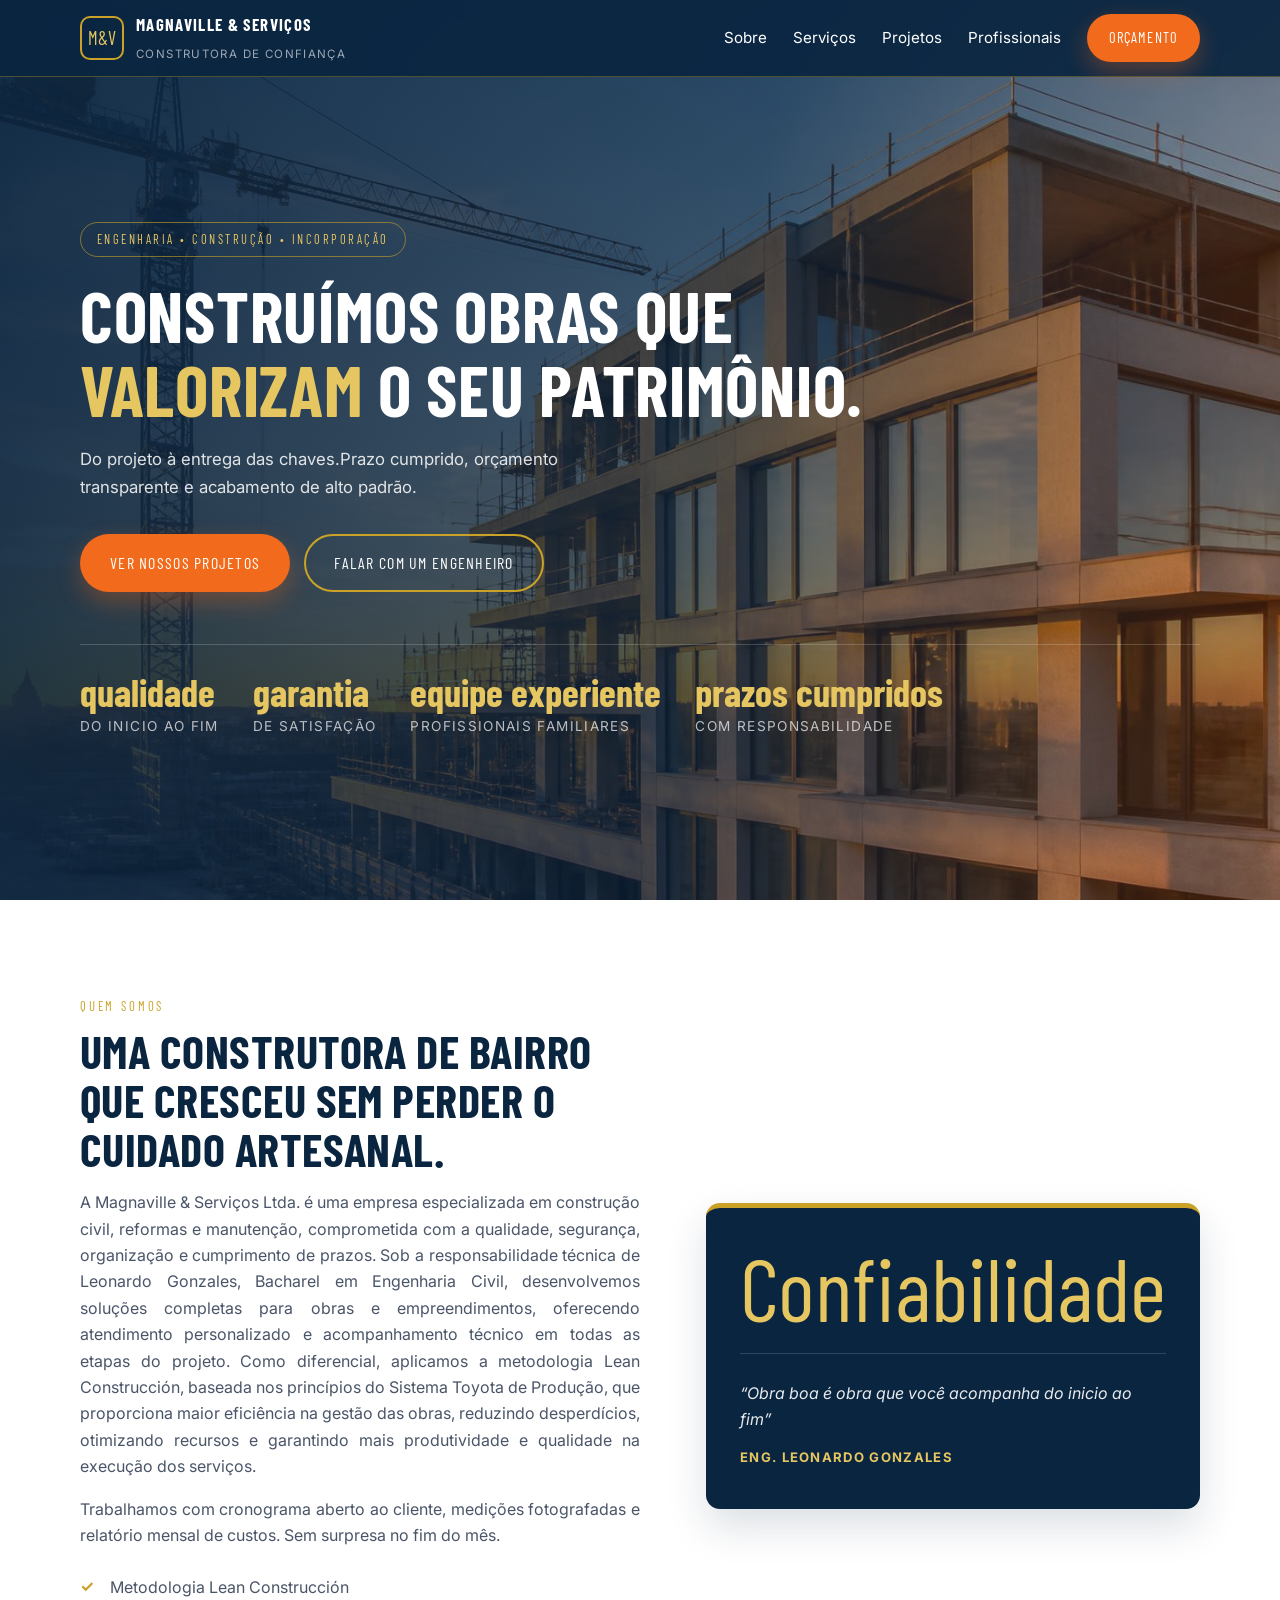
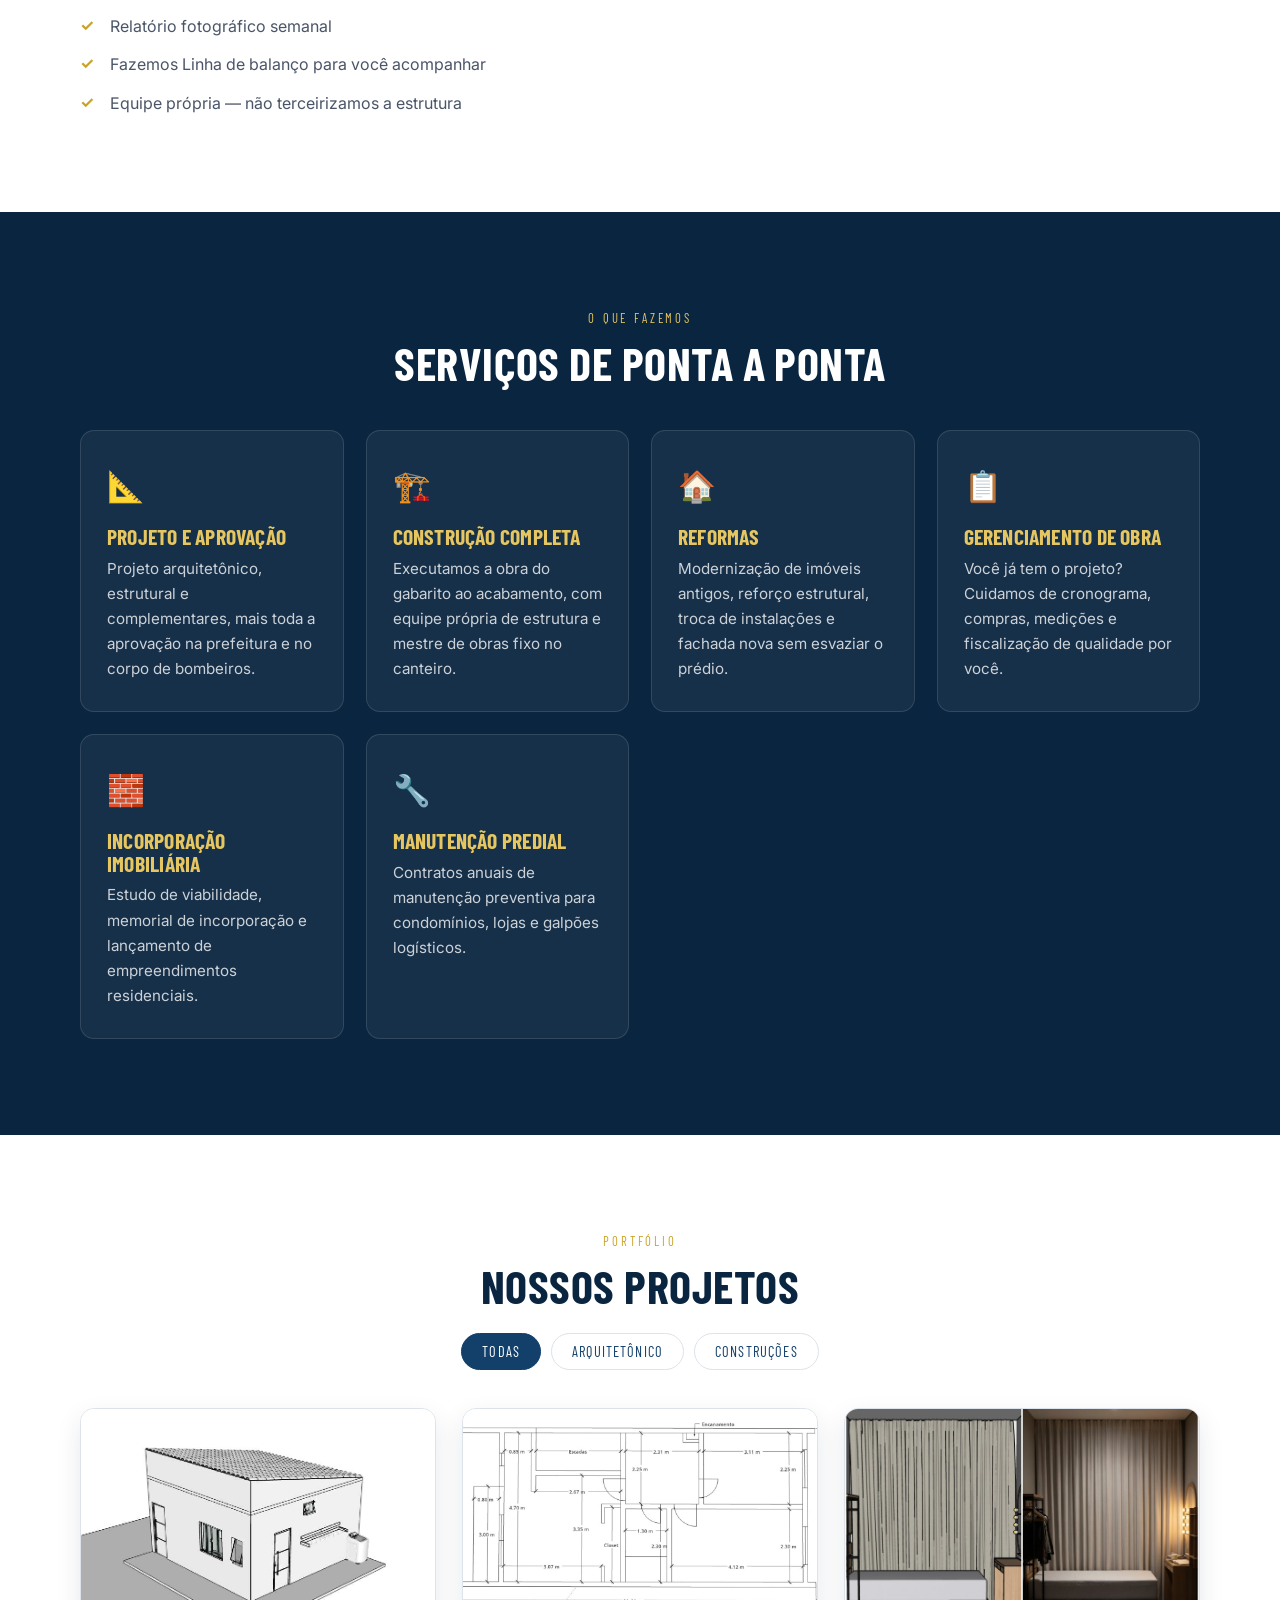
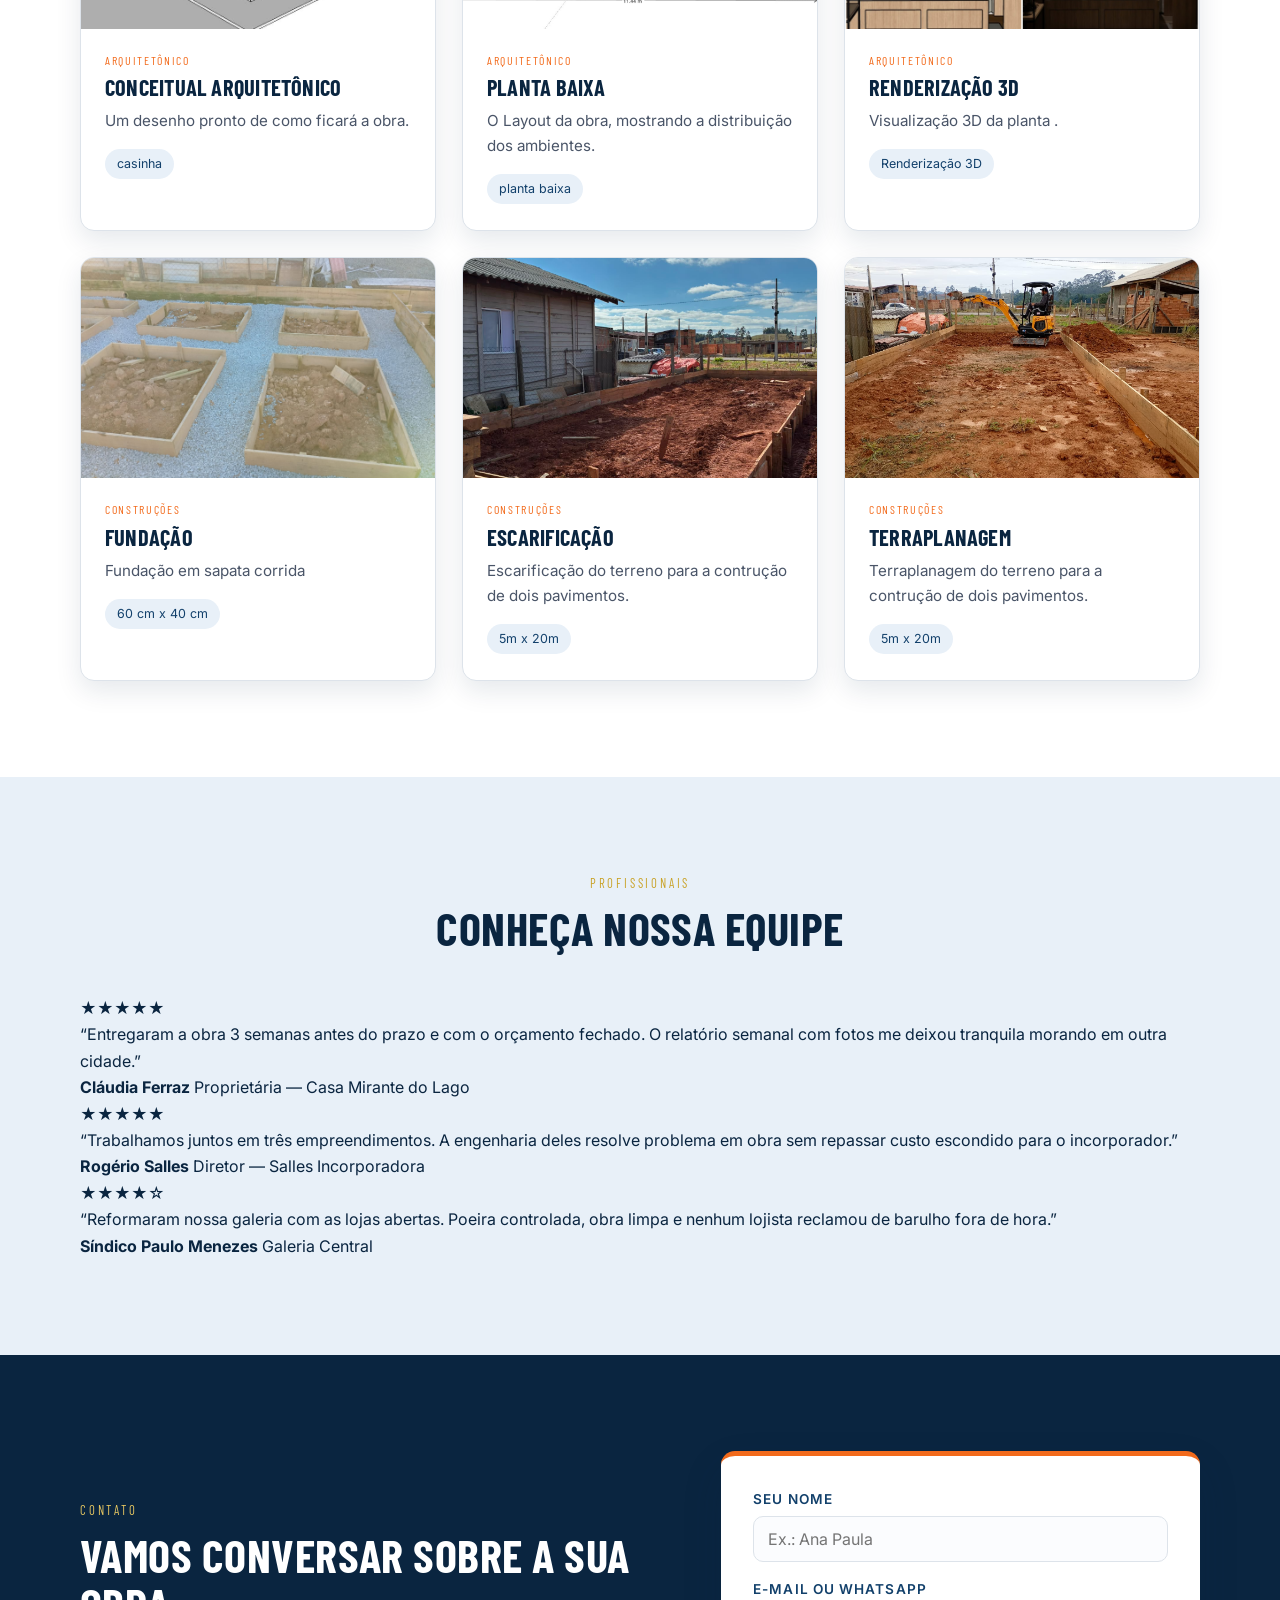
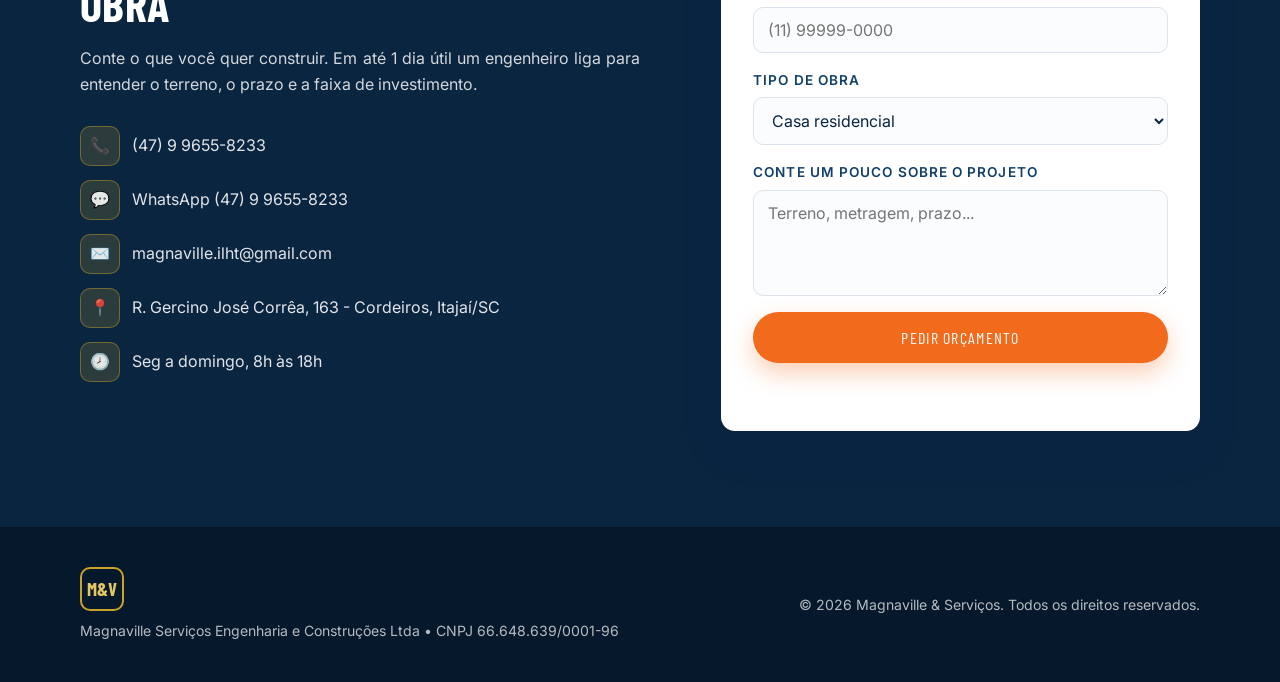
==== commit c7390e93: "Atualização-02" ====
--- a/index.html
+++ b/index.html
@@ -50,8 +50,8 @@
         <nav class="menu" id="menu">
           <a href="#sobre">Sobre</a>
           <a href="#servicos">Serviços</a>
-          <a href="#obras">Obras</a>
-          <a href="#depoimentos">Clientes</a>
+          <a href="#Projetos">Projetos</a>
+          <a href="#apresentacao">Profissionais</a>
           <a href="#contato" class="botao botao-laranja botao-pequeno">Orçamento</a>
         </nav>
 
@@ -83,7 +83,7 @@
           </p>
 
           <div class="capa-botoes">
-            <a href="#obras" class="botao botao-laranja">Ver nossas obras</a>
+            <a href="#projetos" class="botao botao-laranja">Ver nossos projetos</a>
             <a href="#contato" class="botao botao-vazado">Falar com um engenheiro</a>
           </div>
 
@@ -101,28 +101,33 @@
             <p class="titulo-pequeno">Quem somos</p>
             <h2>Uma construtora de bairro que cresceu sem perder o cuidado artesanal.</h2>
             <p class="paragrafo">
-              A Magnaville &amp; Serviços é uma construtora nasceu do sonho de um homem que cresceu no campo de obras, como ajudante, pedreiro, mestre de obras e por fim, bacharel em engenharia civil. Crescemos sem perder o cuidado artesanal. Executamos obras residenciais, comerciais e reformas de alto padrão, com prazo e orçamento respeitados.
+              A Magnaville &amp; Serviços Ltda. é uma empresa especializada em construção civil, reformas e manutenção, comprometida com a qualidade, segurança, organização e cumprimento de prazos. 
+              
+              Sob a responsabilidade técnica de Leonardo Gonzales, Bacharel em Engenharia Civil, desenvolvemos soluções completas para obras e empreendimentos, oferecendo atendimento personalizado e acompanhamento técnico em todas as etapas do projeto.
+
+              Como diferencial, aplicamos a metodologia Lean Construcción, baseada nos princípios do Sistema Toyota de Produção, que proporciona maior eficiência na gestão das obras, reduzindo desperdícios, otimizando recursos e garantindo mais produtividade e qualidade na execução dos serviços.
+
             </p>
             <p class="paragrafo">
-              Trabalhamos com cronograma aberto ao cliente, medições fotografadas e relatório mensal
-              de custos. Sem surpresa no fim do mês.
-            </p>
-
-            <!-- Lista de diferenciais (editável direto aqui) -->
+              Trabalhamos com cronograma aberto ao cliente, medições fotografadas e relatório mensal de custos. Sem surpresa no fim do mês.
+            </p>
+
+            <!-- Lista de diferenciais  -->
             <ul class="lista-check">
-              <li>Contrato com prazo e multa por atraso</li>
-              <li>Relatório fotográfico semanal da obra</li>
+              <li>Metodologia Lean Construcción</li>
+              <li>Relatório fotográfico semanal</li>
+              <li>Fazemos Linha de balanço para você acompanhar</li>
               <li>Equipe própria — não terceirizamos a estrutura</li>
             </ul>
           </div>
 
           <div class="cartao-selo">
-            <div class="selo-numero">25</div>
+            <div class="selo-destaque">Confiabilidade</div>
             <hr />
             <p class="selo-assinatura">
-              “Obra boa é obra que você esquece depois de entregue, porque nunca dá problema.”
-            </p>
-            <strong>Eng. Marta Rezende — CREA 1234567</strong>
+              “Obra boa é obra que você acompanha do inicio ao fim”
+            </p>
+            <strong>Eng. Leonardo Gonzales</strong>
           </div>
         </div>
       </section>
@@ -140,33 +145,39 @@
       </section>
 
       <!-- ============================================================
-           SEÇÃO 4 - PORTFÓLIO DE OBRAS
-           Os cartões e os filtros vêm do scripts.js (lista OBRAS).
-           ============================================================ -->
-      <section class="secao" id="obras">
+           SEÇÃO 4 - PORTFÓLIO DE PROJETOS
+           Os cartões e os filtros vêm do scripts.js (lista PROJETOS).
+           ============================================================ -->
+      <section class="secao" id="Projetos">
         <div class="container">
           <p class="titulo-pequeno">Portfólio</p>
-          <h2 class="titulo-centro">Obras entregues</h2>
+          <h2 class="titulo-centro">Nossos projetos</h2>
 
           <!-- Botões de filtro (criados automaticamente) -->
           <div class="filtros" id="listaFiltros"></div>
 
-          <!-- Cartões das obras -->
-          <div class="grade-obras" id="listaObras"></div>
-        </div>
-      </section>
-
-      <!-- ============================================================
-           SEÇÃO 5 - DEPOIMENTOS
-           Vem do scripts.js (lista DEPOIMENTOS).
-           ============================================================ -->
-      <section class="secao secao-clara" id="depoimentos">
+          <!-- Cartões dos projetos -->
+          <div class="grade-Projetos" id="listaProjetos"></div>
+        </div>
+      </section>
+
+
+      <!-- ============================================================
+           NOVA SEÇÃO 5 - Apresentação de profissionais
+           Vem do scripts.js (lista profissionais).
+           ============================================================ -->
+     <section class="secao secao-clara" id="Profissionais">
         <div class="container">
-          <p class="titulo-pequeno">Clientes</p>
-          <h2 class="titulo-centro">Quem já construiu com a gente</h2>
-          <div class="grade-depoimentos" id="listaDepoimentos"></div>
-        </div>
-      </section>
+          <p class="titulo-pequeno">Profissionais</p>
+          <h2 class="titulo-centro">Conheça nossa equipe</h2>
+          <div class="grade-apresentacao" id="listaProfissionais"></div>
+        </div>
+      </section> 
+
+
+
+
+
 
       <!-- ============================================================
            SEÇÃO 6 - CONTATO / ORÇAMENTO
@@ -202,7 +213,7 @@
                 <option>Casa residencial</option>
                 <option>Edifício / condomínio</option>
                 <option>Obra comercial</option>
-                <option>Reforma / retrofit</option>
+                <option>Reformas</option>
               </select>
             </label>
             <label>
--- a/css/style.css
+++ b/css/style.css
@@ -123,6 +123,7 @@
   color: var(--cinza-texto);
   margin-top: 16px;
   max-width: 56ch;
+  text-align: justify;
 }
 
 .paragrafo.claro {
@@ -407,7 +408,7 @@
   border-top: 5px solid var(--dourado);
 }
 
-.selo-numero {
+.selo-destaque {
   font-family: var(--fonte-titulo);
   font-size: 5.5rem;
   line-height: 0.9;
@@ -480,7 +481,7 @@
 }
 
 /* ------------------------------------------------------------
-   9) FILTROS E CARTÕES DAS OBRAS
+   9) FILTROS E CARTÕES DAS Projetos
    ------------------------------------------------------------ */
 .filtros {
   display: flex;
@@ -515,7 +516,7 @@
   color: var(--branco);
 }
 
-.grade-obras {
+.grade-Projetos {
   display: grid;
   grid-template-columns: repeat(auto-fit, minmax(300px, 1fr));
   gap: 26px;
@@ -580,9 +581,9 @@
 }
 
 /* ------------------------------------------------------------
-   10) DEPOIMENTOS
-   ------------------------------------------------------------ */
-.grade-depoimentos {
+   10) PROFISSIONAIS
+   ------------------------------------------------------------ */
+.grade-profissionais {
   display: grid;
   grid-template-columns: repeat(auto-fit, minmax(280px, 1fr));
   gap: 22px;
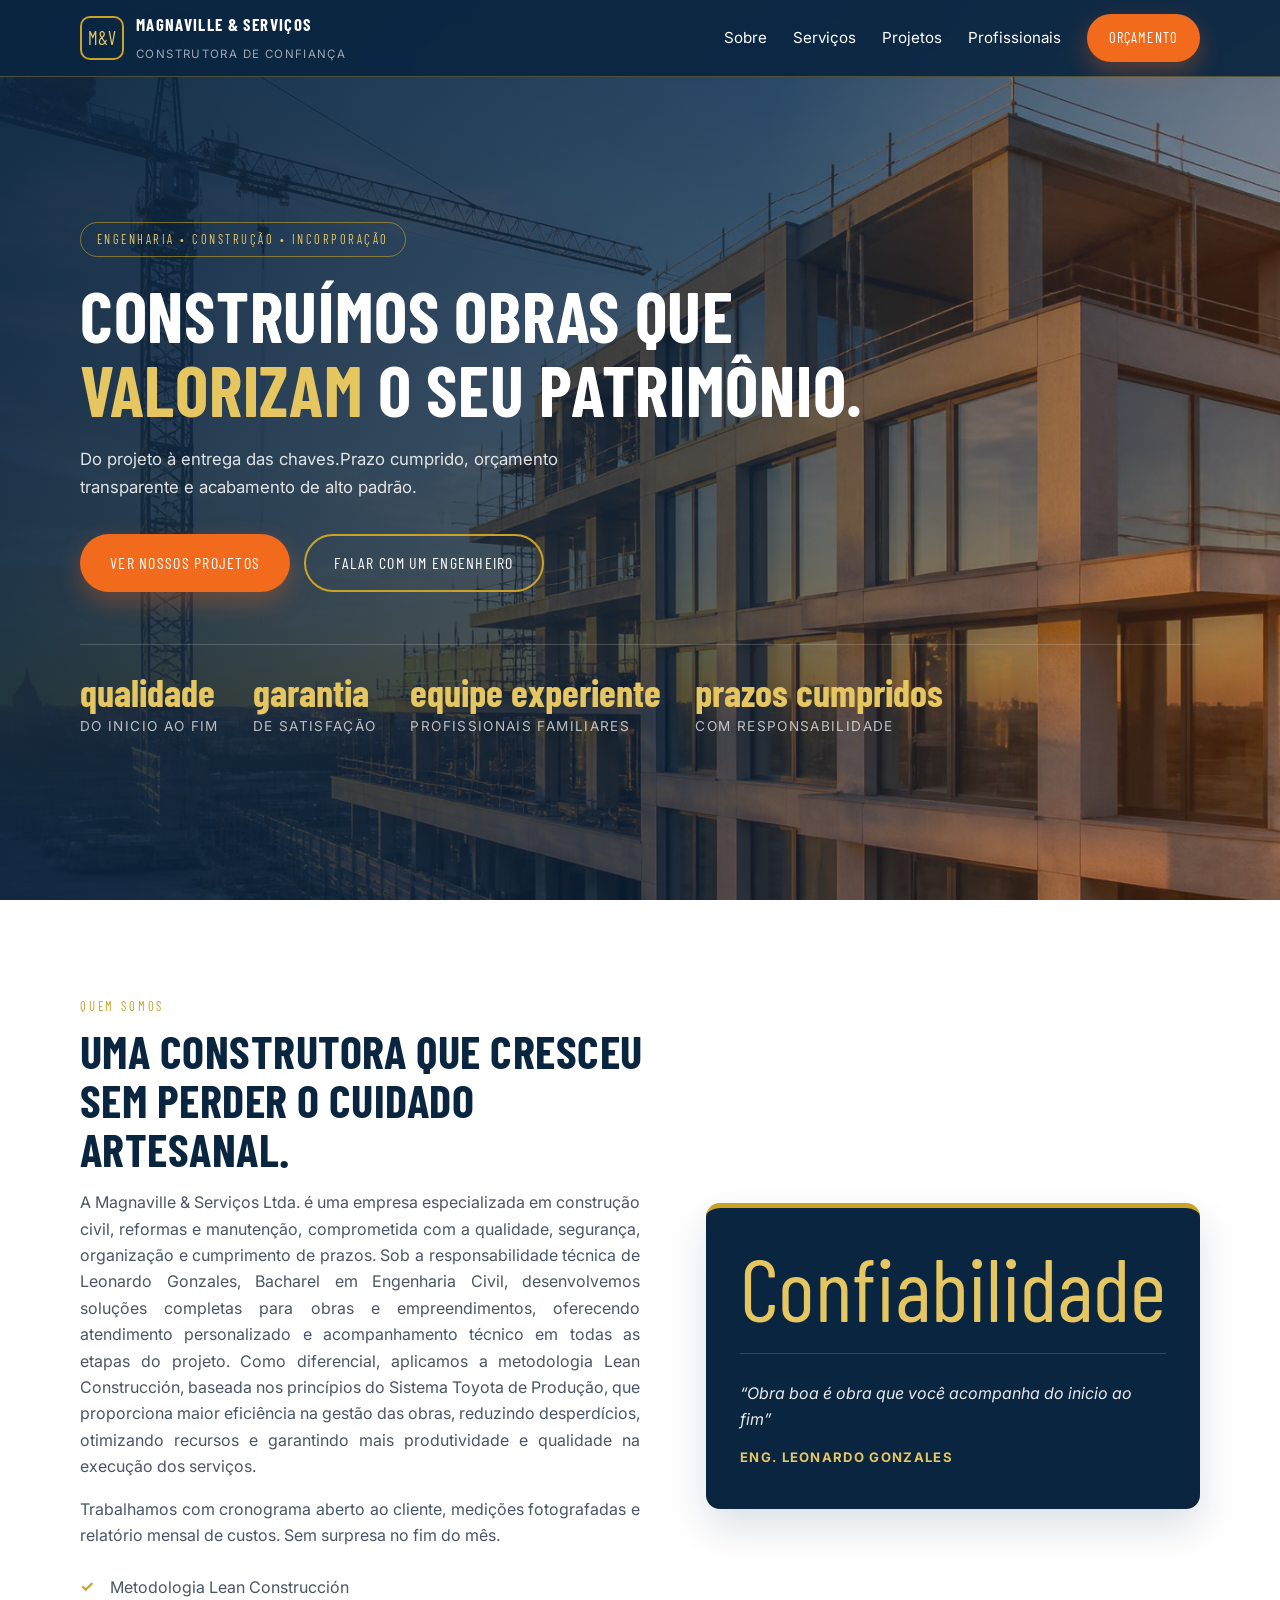
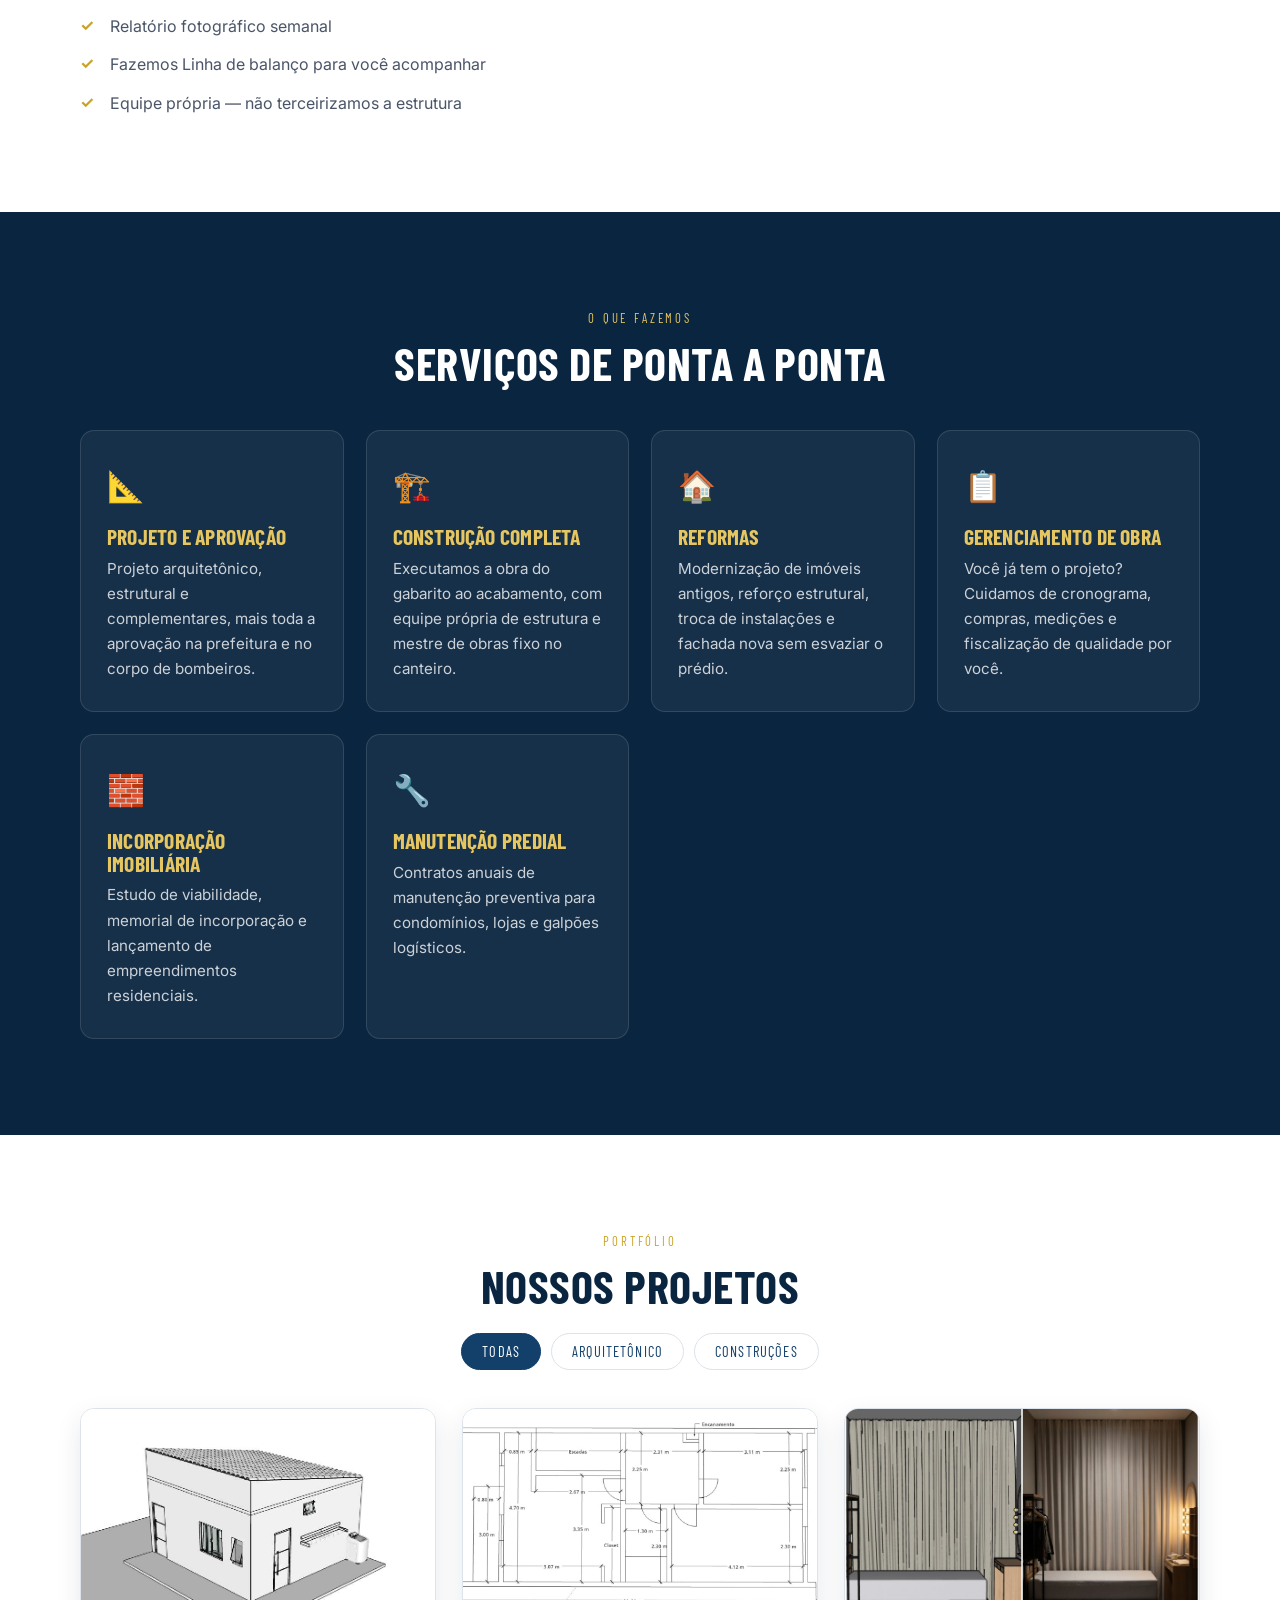
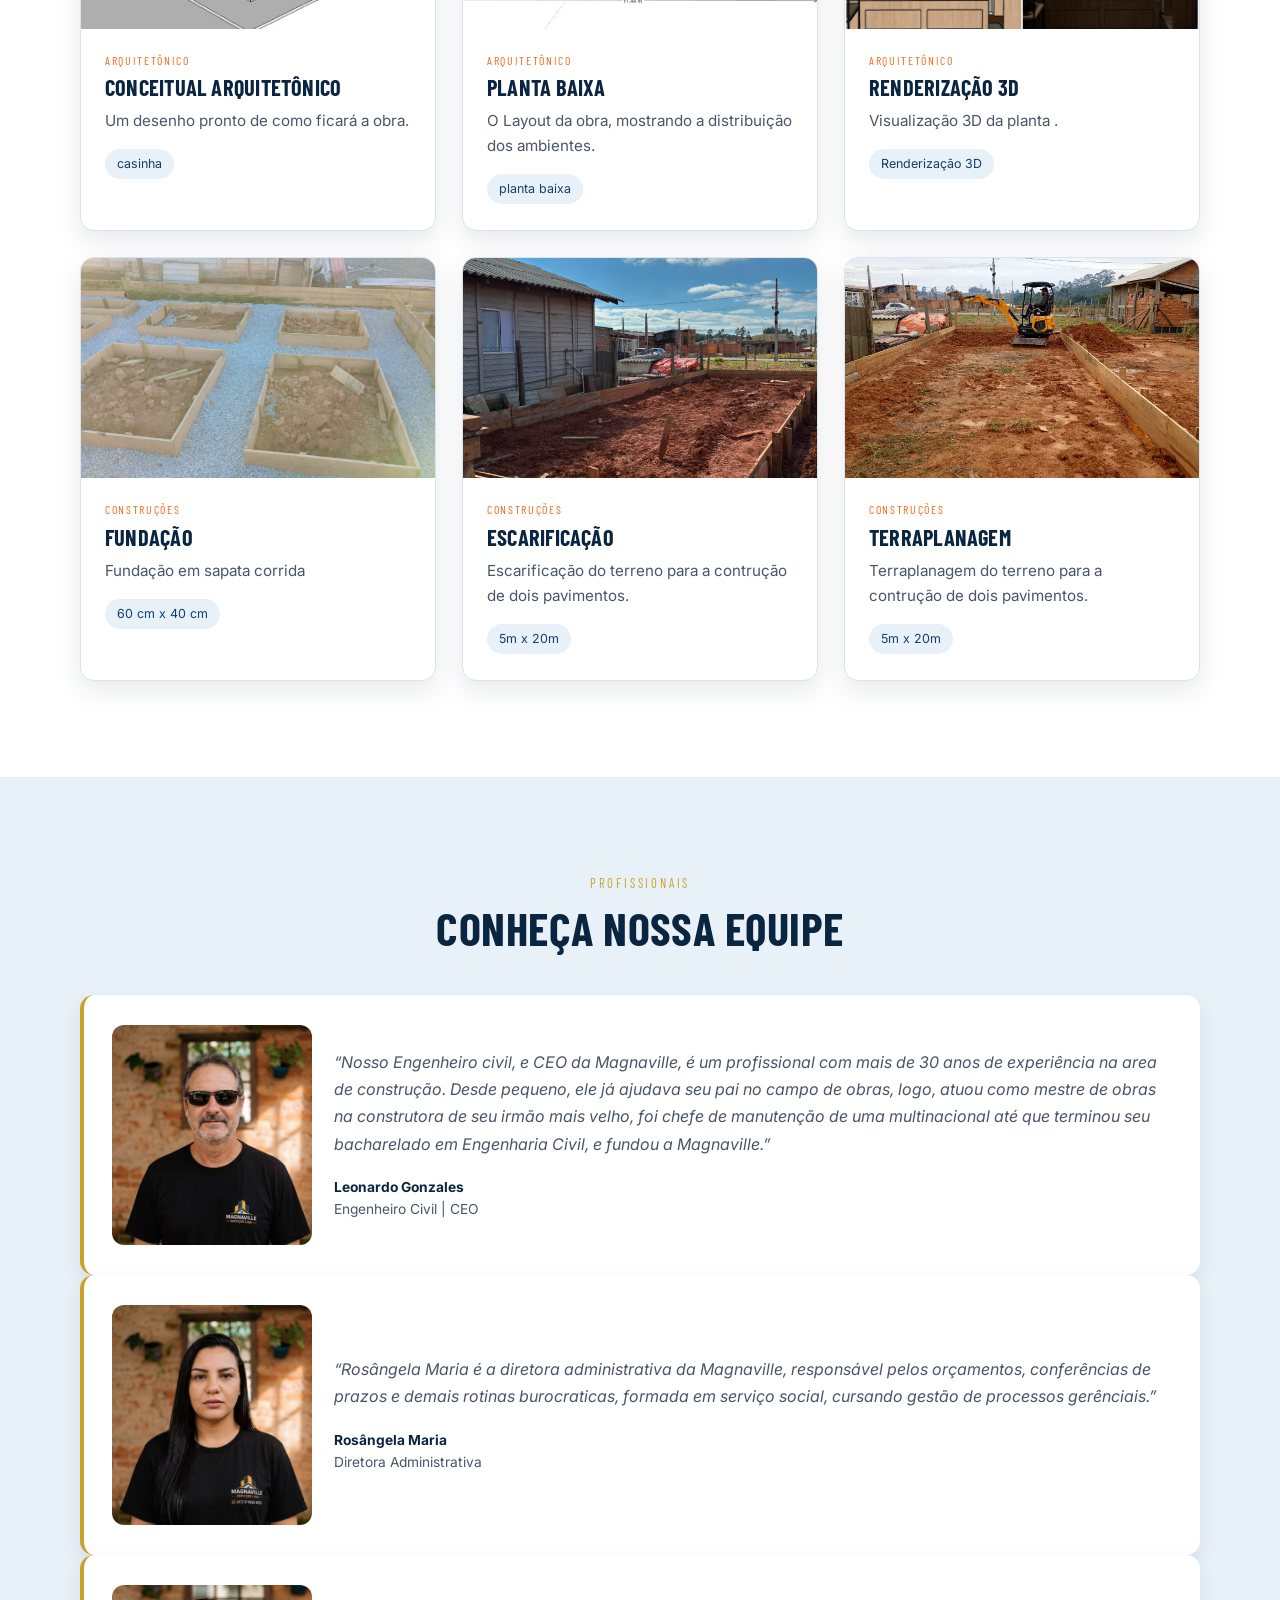
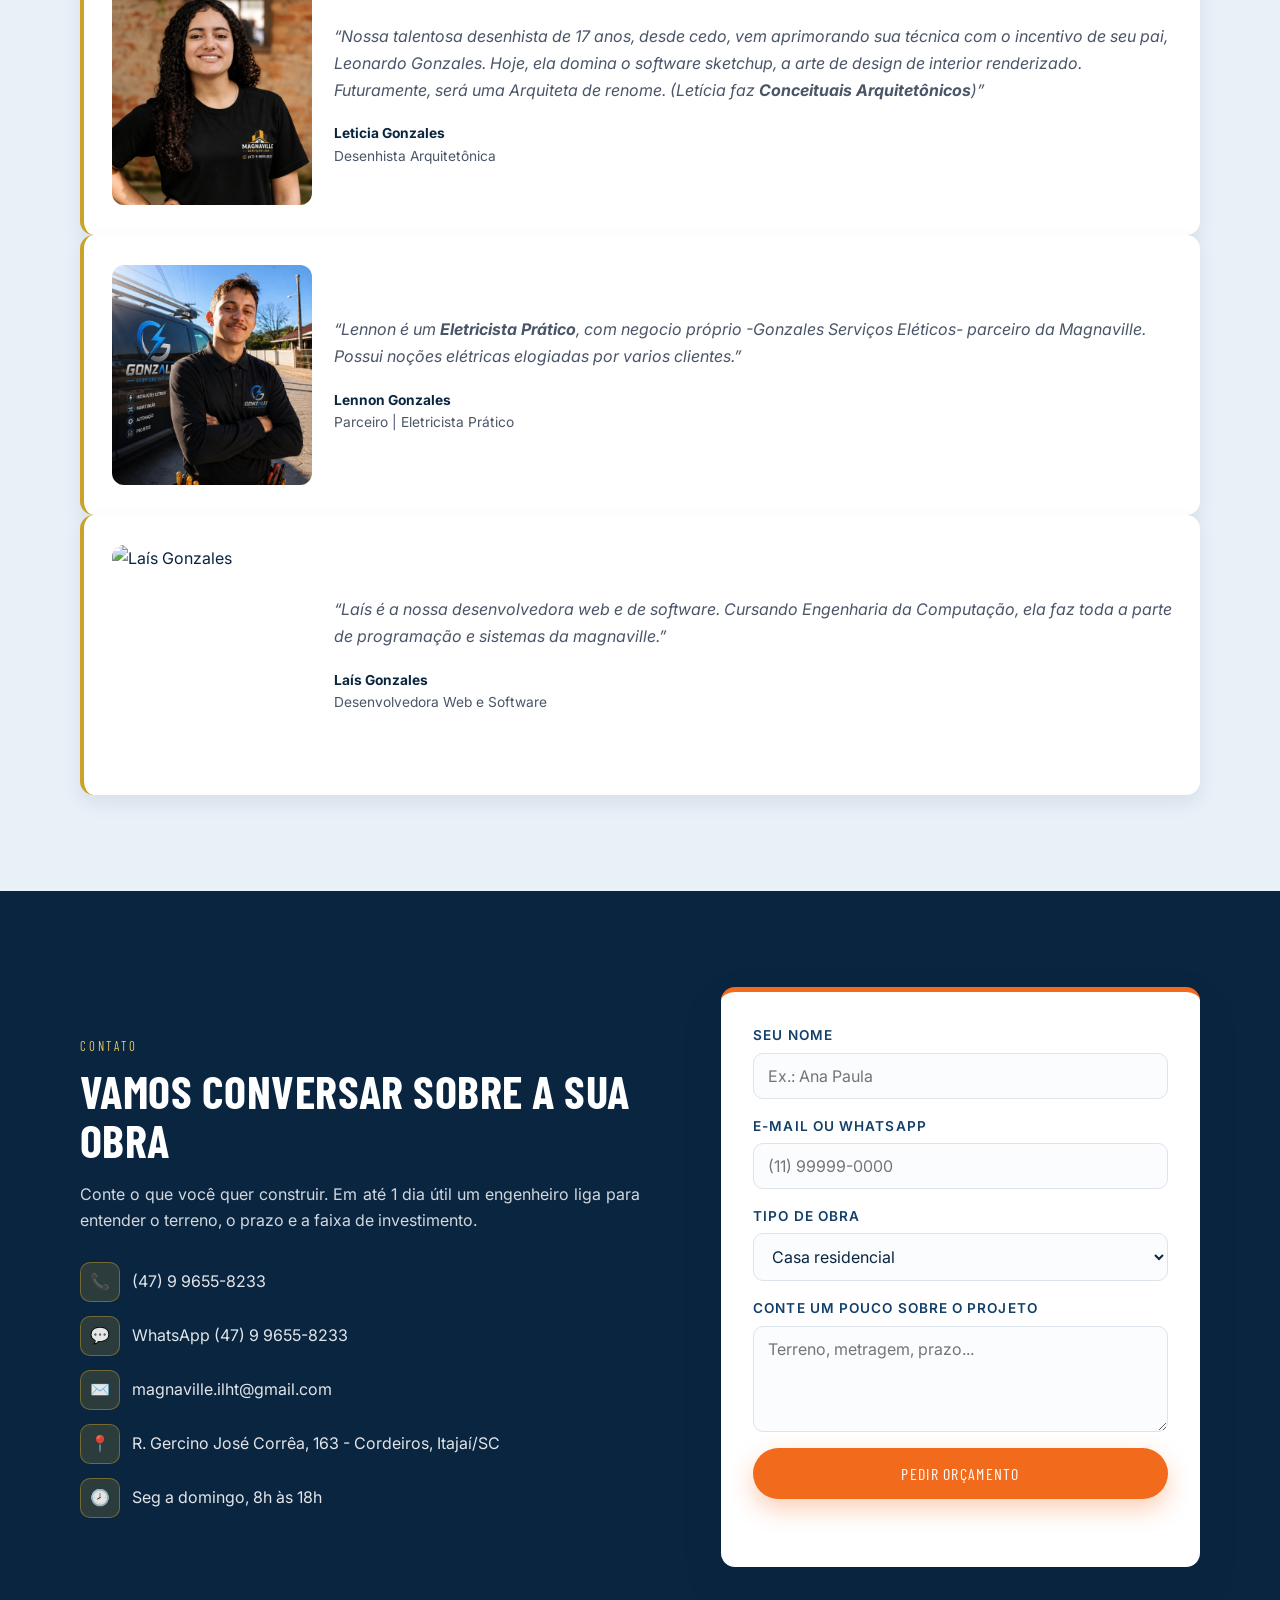
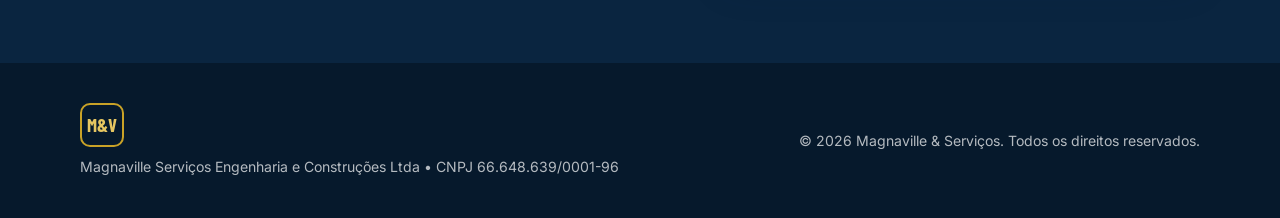
==== commit 1c588869: "Versão-semi-oficial" ====
--- a/index.html
+++ b/index.html
@@ -51,7 +51,7 @@
           <a href="#sobre">Sobre</a>
           <a href="#servicos">Serviços</a>
           <a href="#Projetos">Projetos</a>
-          <a href="#apresentacao">Profissionais</a>
+          <a href="#Profissionais">Profissionais</a>
           <a href="#contato" class="botao botao-laranja botao-pequeno">Orçamento</a>
         </nav>
 
@@ -99,7 +99,7 @@
         <div class="container grade-dois">
           <div>
             <p class="titulo-pequeno">Quem somos</p>
-            <h2>Uma construtora de bairro que cresceu sem perder o cuidado artesanal.</h2>
+            <h2>Uma construtora que cresceu sem perder o cuidado artesanal.</h2>
             <p class="paragrafo">
               A Magnaville &amp; Serviços Ltda. é uma empresa especializada em construção civil, reformas e manutenção, comprometida com a qualidade, segurança, organização e cumprimento de prazos. 
               
@@ -171,6 +171,7 @@
           <p class="titulo-pequeno">Profissionais</p>
           <h2 class="titulo-centro">Conheça nossa equipe</h2>
           <div class="grade-apresentacao" id="listaProfissionais"></div>
+          <div class="foto"></div>
         </div>
       </section> 
 
--- a/css/style.css
+++ b/css/style.css
@@ -589,7 +589,10 @@
   gap: 22px;
 }
 
-.cartao-depoimento {
+.cartao-profissional {
+  display: flex;
+  align-items: center;
+  gap: 22px;
   background: var(--branco);
   border-radius: var(--canto);
   padding: 30px 28px;
@@ -597,28 +600,44 @@
   box-shadow: 0 8px 20px rgba(10, 37, 64, 0.08);
 }
 
-.cartao-depoimento .estrelas {
-  color: var(--dourado);
-  letter-spacing: 3px;
-  margin-bottom: 12px;
-}
-
-.cartao-depoimento p {
+.cartao-profissional .foto {
+  flex-shrink: 0;
+}
+
+.cartao-profissional .foto img {
+  width: 200px;
+  height: 220px;
+  object-fit: cover;
+  display: block;
+  border-radius: 12px;
+}
+
+.cartao-profissional .conteudo-profissional {
+  flex: 1;
+  display: flex;
+  flex-direction: column;
+  justify-content: center;
+}
+
+.cartao-profissional p {
+  margin: 0;
   color: var(--cinza-texto);
   font-style: italic;
-}
-
-.cartao-depoimento footer {
+  text-align: left;
+  line-height: 1.7;
+}
+
+.cartao-profissional footer {
   margin-top: 18px;
   font-size: 0.86rem;
 }
 
-.cartao-depoimento footer strong {
+.cartao-profissional footer strong {
   display: block;
   color: var(--azul-escuro);
 }
 
-.cartao-depoimento footer span {
+.cartao-profissional footer span {
   color: var(--cinza-texto);
 }
 
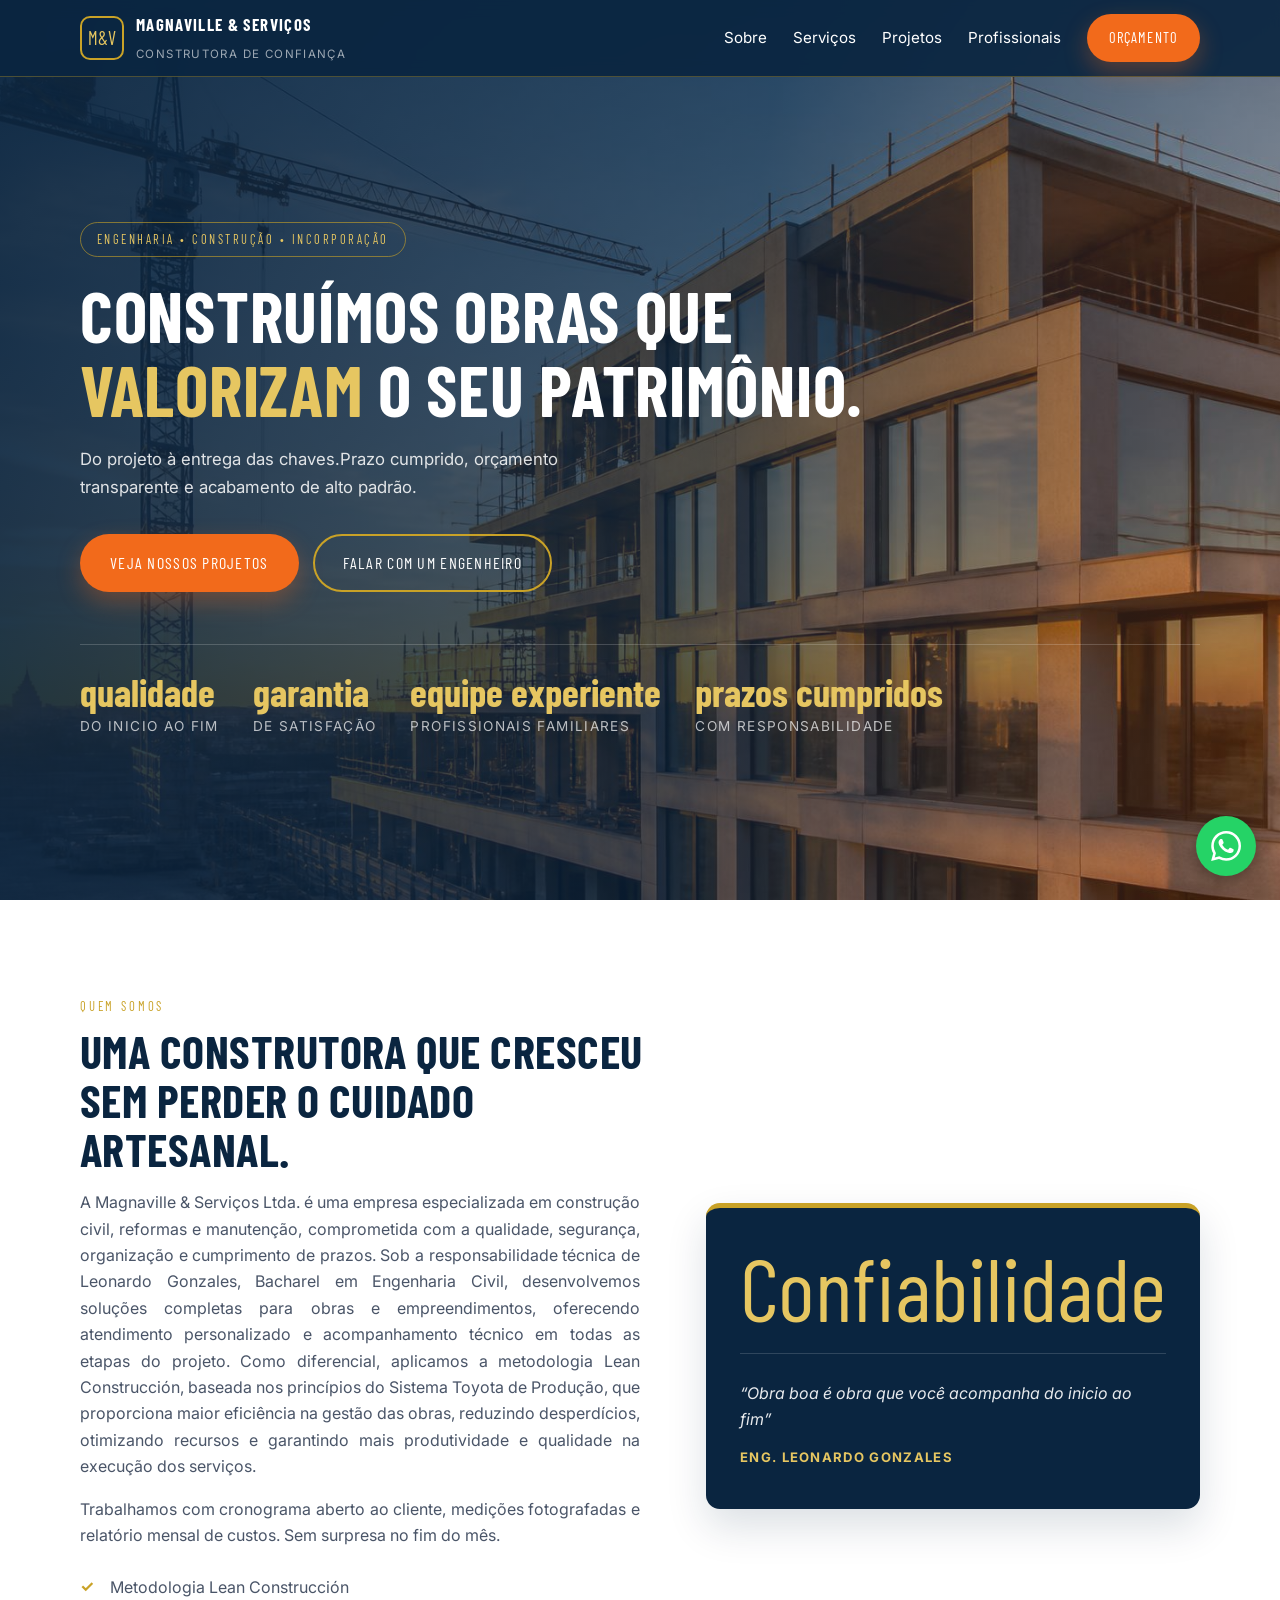
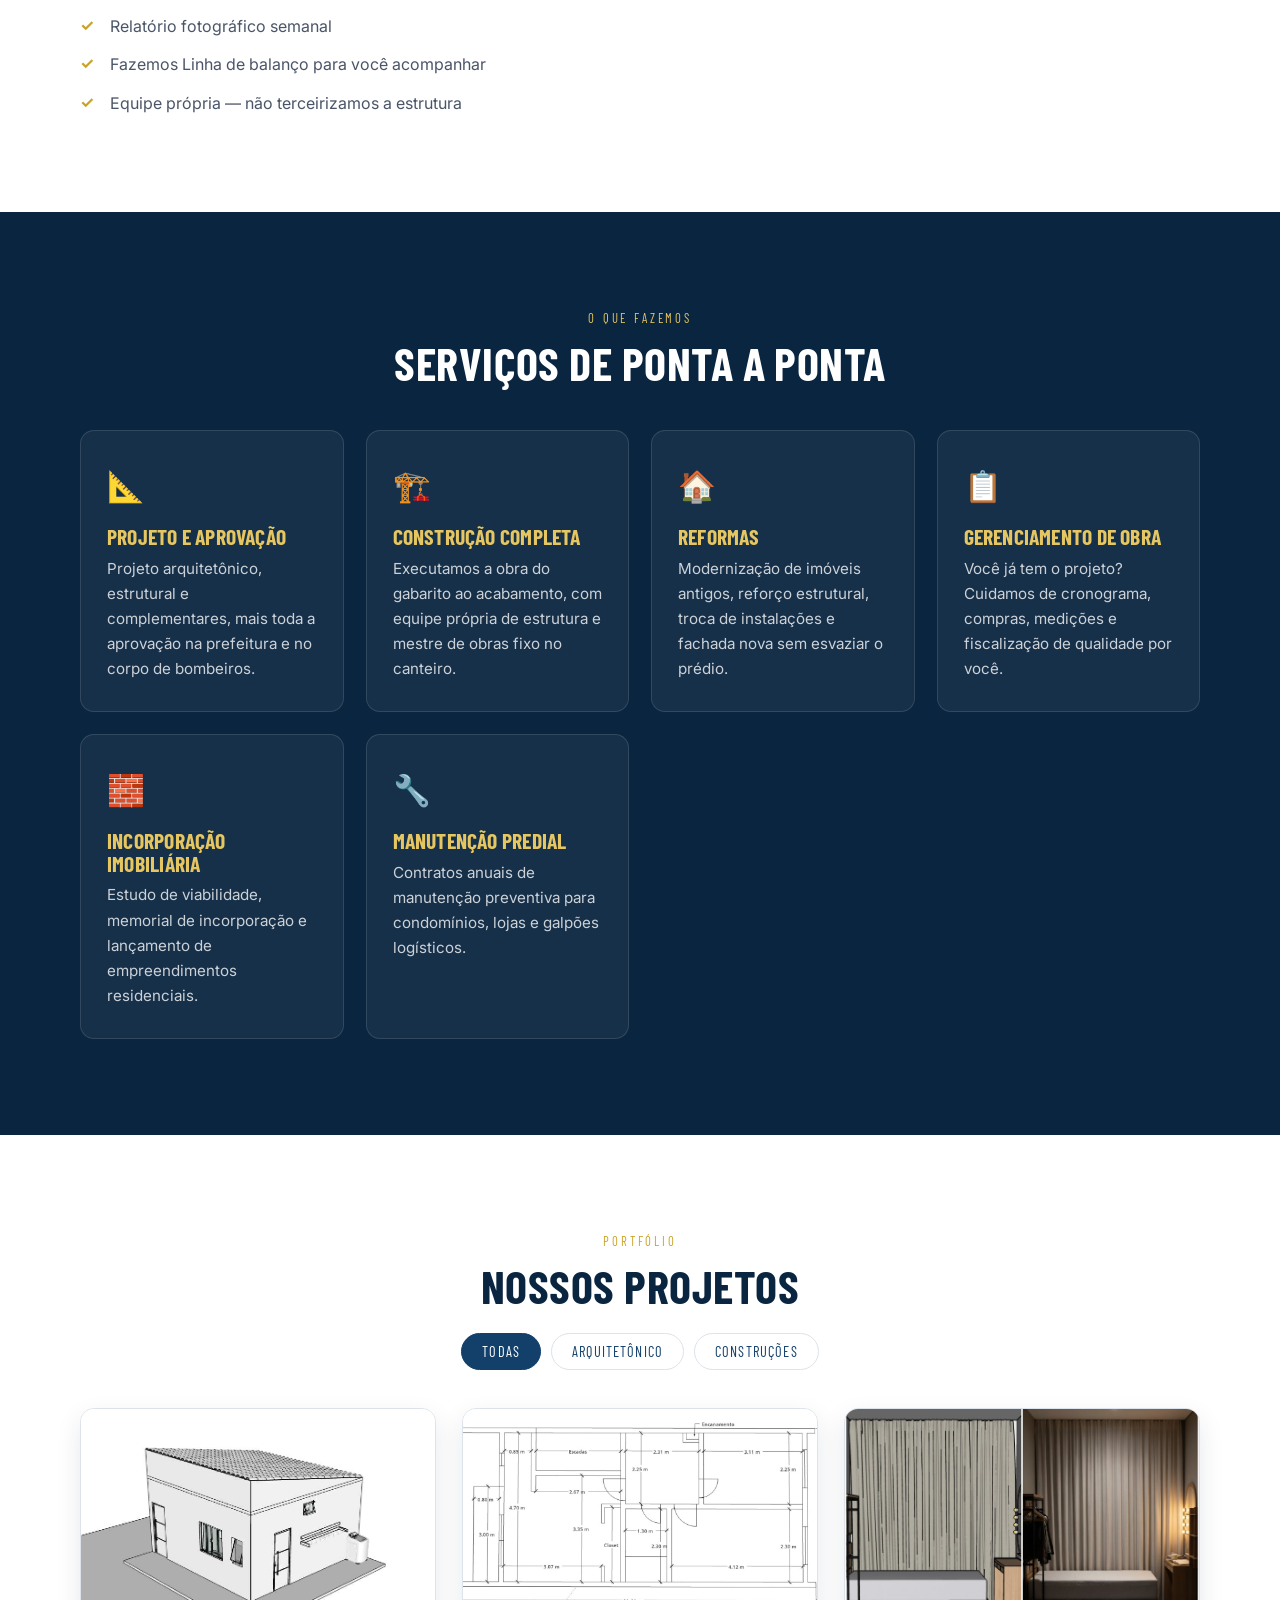
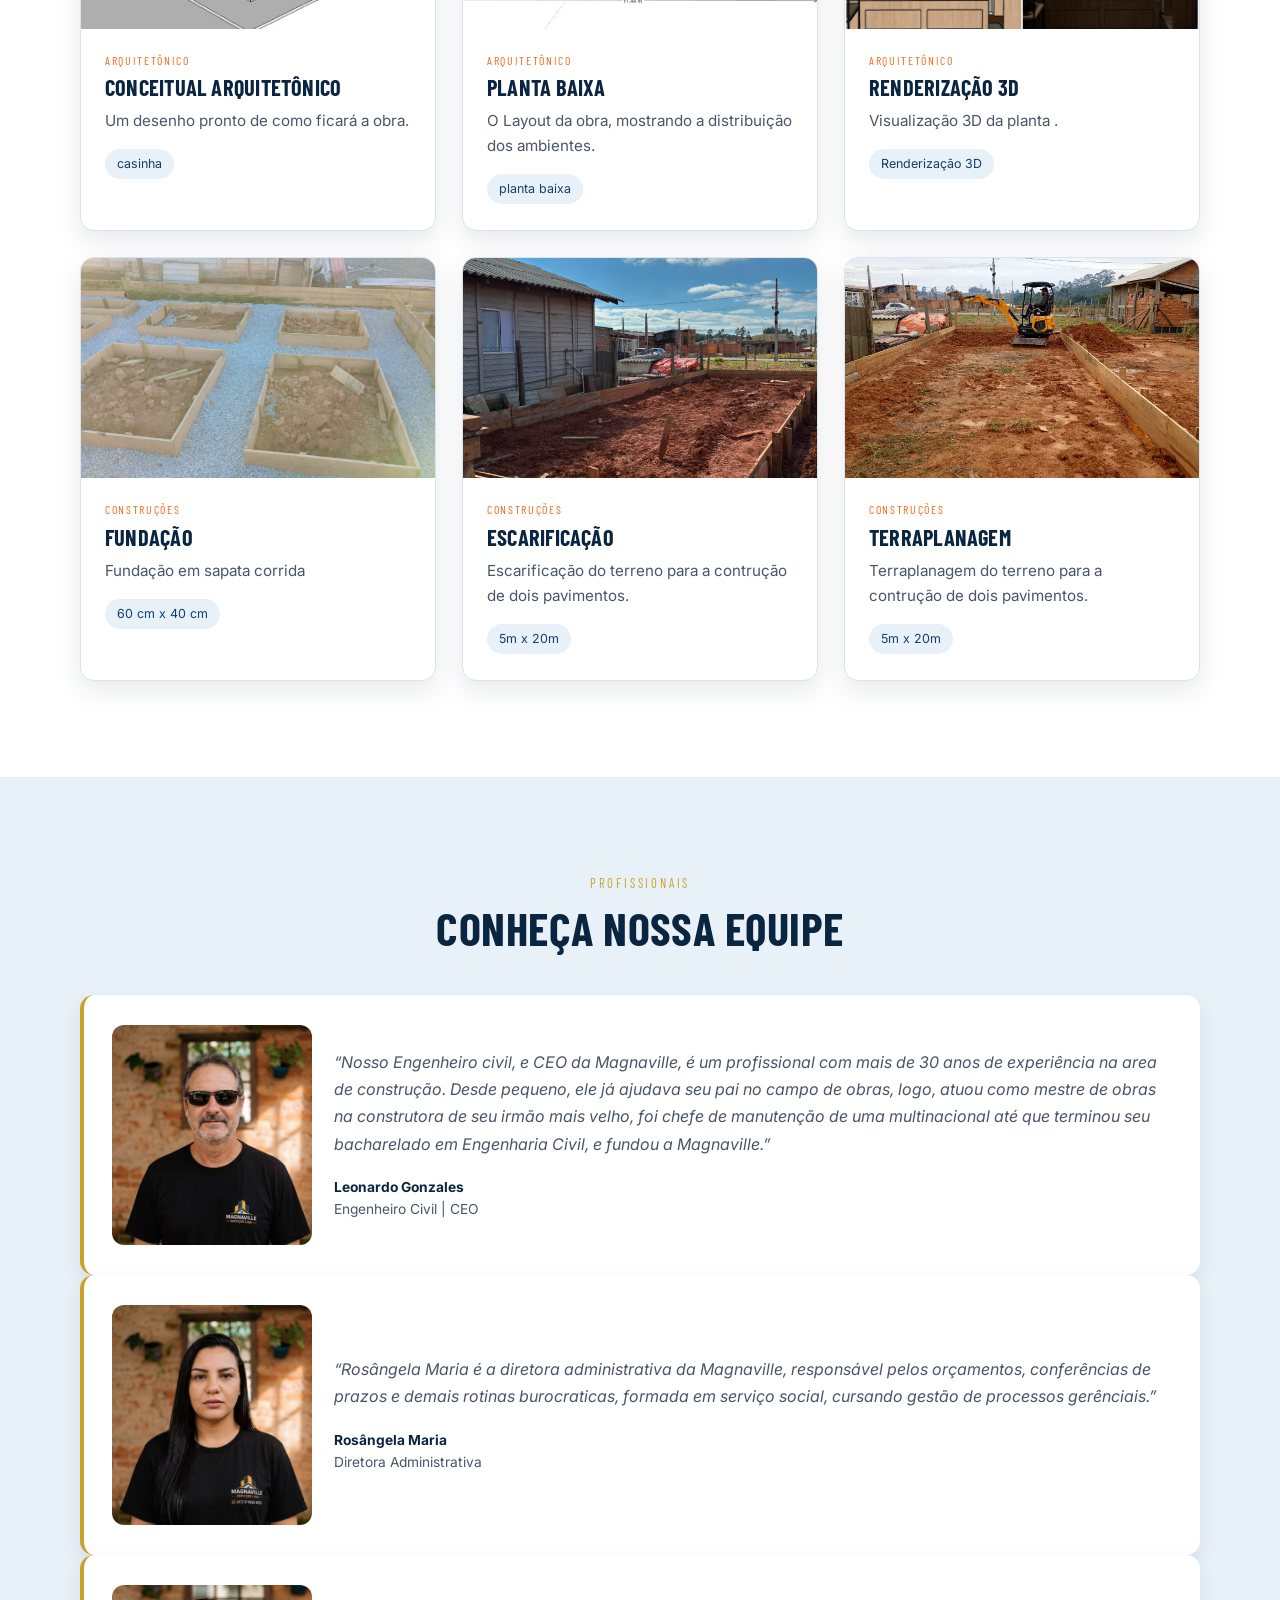
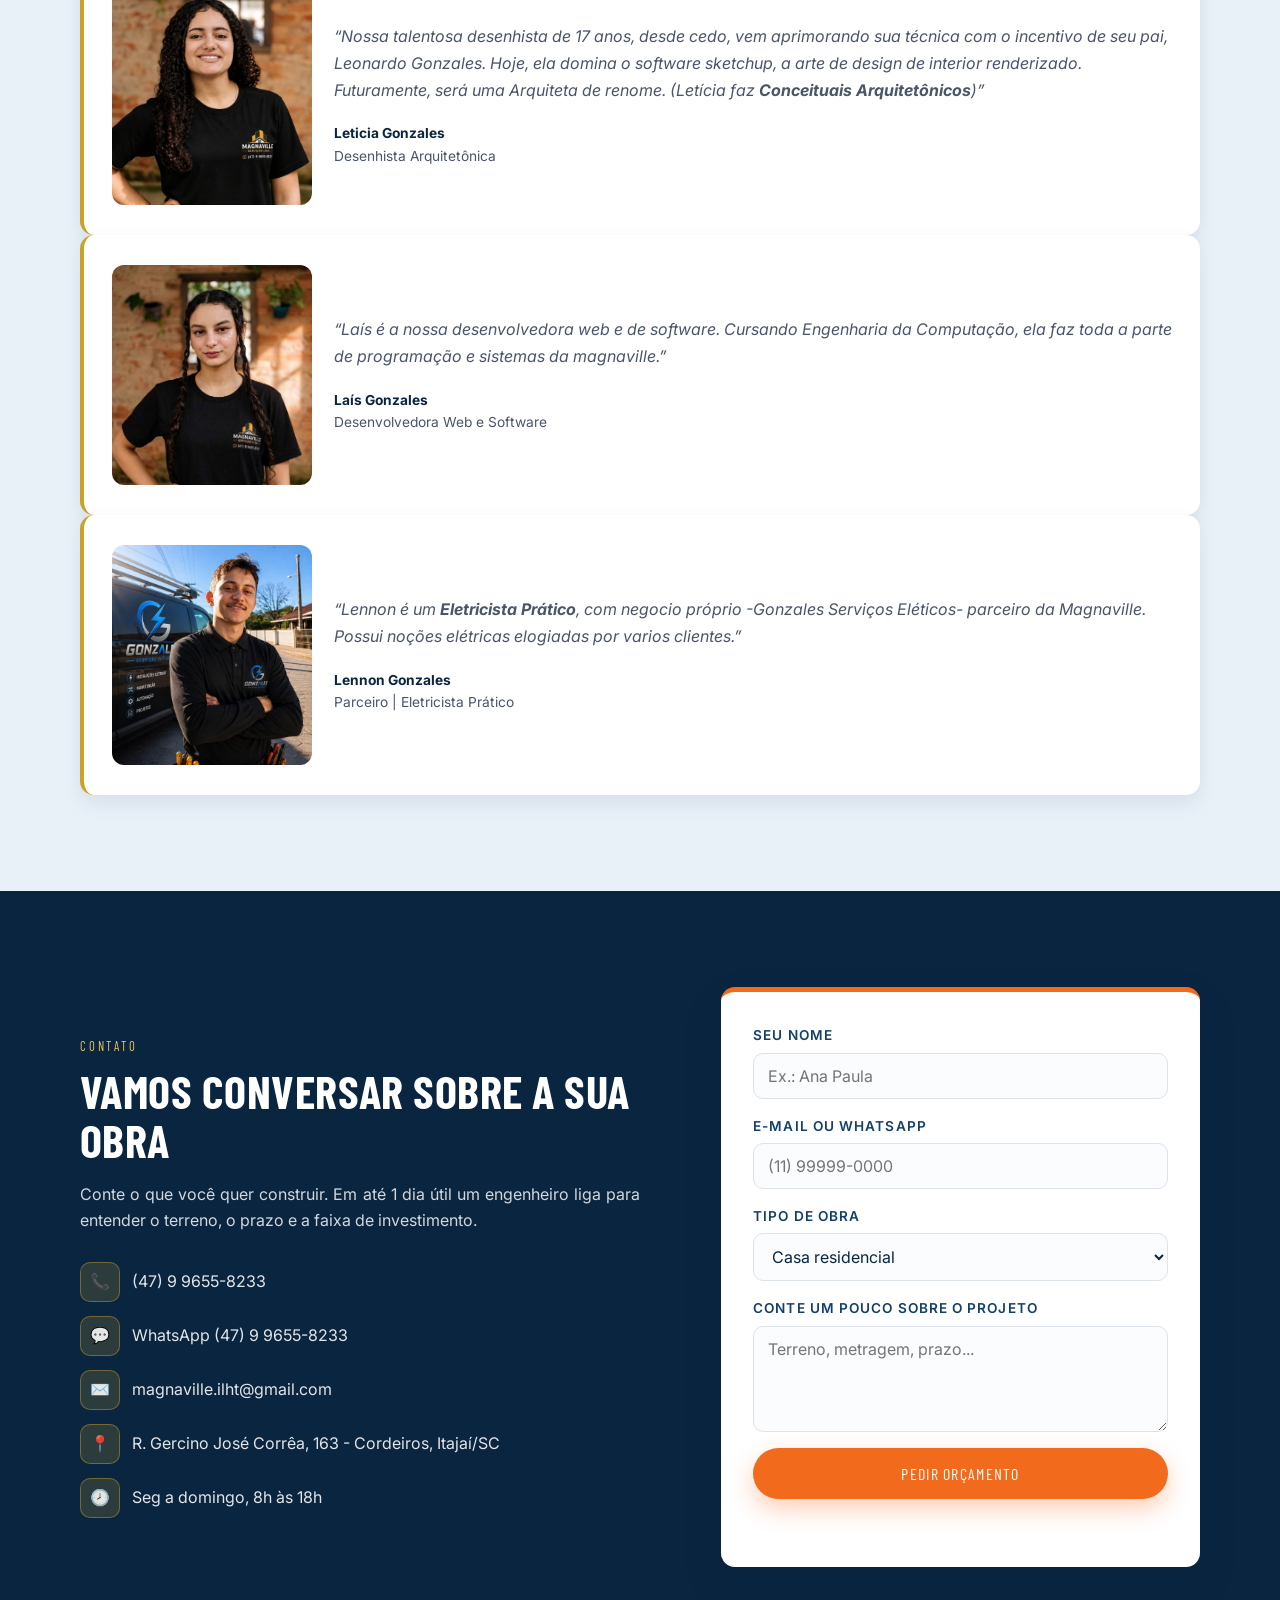
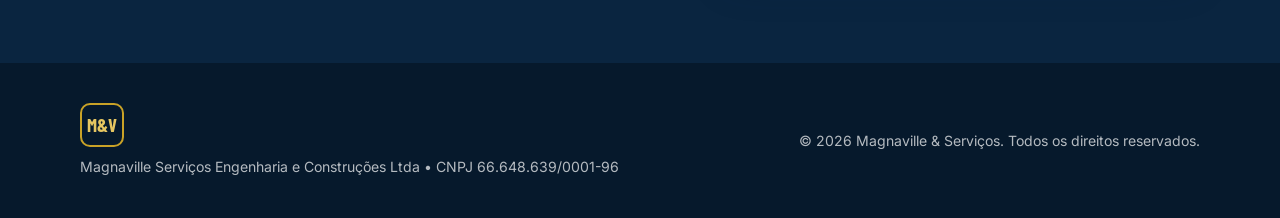
==== commit 6b444706: "Versão Oficial Tudo funcionando devidamente. Primeira versão do site que vai para o ar" ====
--- a/index.html
+++ b/index.html
@@ -83,7 +83,7 @@
           </p>
 
           <div class="capa-botoes">
-            <a href="#projetos" class="botao botao-laranja">Ver nossos projetos</a>
+            <a href="#Projetos" class="botao botao-laranja">Veja nossos projetos</a>
             <a href="#contato" class="botao botao-vazado">Falar com um engenheiro</a>
           </div>
 
@@ -200,6 +200,7 @@
           </div>
 
           <form class="formulario" id="formularioOrcamento">
+            <input type="hidden" name="_subject" value="Novo pedido de orçamento - Magnaville" />
             <label>
               Seu nome
               <input type="text" name="nome" required placeholder="Ex.: Ana Paula" />
@@ -247,5 +248,26 @@
 
     <!-- O JavaScript vai no final para o site aparecer mais rápido -->
     <script src="js/script.js"></script>
+
+    <!-- Botão flutuante do WhatsApp -->
+<a
+  href="https://wa.me/5547996558233?text=Olá!%20Gostaria%20de%20solicitar%20um%20orçamento."
+  class="whatsapp-flutuante"
+  target="_blank"
+  rel="noopener noreferrer"
+  aria-label="Entre em contato pelo WhatsApp"
+>
+  <svg
+    xmlns="http://www.w3.org/2000/svg"
+    width="30"
+    height="30"
+    viewBox="0 0 24 24"
+    fill="currentColor"
+    aria-hidden="true"
+  >
+    <path d="M20.52 3.48A11.82 11.82 0 0 0 12.09 0C5.53 0 .19 5.34.19 11.9c0 2.1.55 4.15 1.6 5.95L.1 24l6.3-1.65a11.9 11.9 0 0 0 5.69 1.45h.01c6.56 0 11.9-5.34 11.9-11.9 0-3.18-1.24-6.17-3.48-8.42ZM12.1 21.78a9.9 9.9 0 0 1-5.04-1.38l-.36-.21-3.74.98 1-3.65-.24-.38a9.83 9.83 0 0 1-1.51-5.24c0-5.45 4.44-9.89 9.9-9.89a9.83 9.83 0 0 1 7 2.9 9.83 9.83 0 0 1 2.89 7c0 5.45-4.44 9.88-9.9 9.88Zm5.43-7.4c-.3-.15-1.76-.87-2.03-.97-.27-.1-.47-.15-.67.15-.2.3-.77.97-.94 1.17-.17.2-.35.22-.65.07-.3-.15-1.26-.46-2.4-1.47-.89-.79-1.49-1.77-1.66-2.07-.17-.3-.02-.46.13-.61.13-.13.3-.35.45-.52.15-.18.2-.3.3-.5.1-.2.05-.38-.03-.53-.07-.15-.67-1.62-.92-2.22-.24-.58-.49-.5-.67-.51h-.57c-.2 0-.52.08-.79.38-.27.3-1.04 1.02-1.04 2.49s1.07 2.89 1.22 3.09c.15.2 2.1 3.2 5.09 4.49.71.31 1.27.5 1.7.64.71.23 1.36.2 1.87.12.57-.08 1.76-.72 2.01-1.42.25-.7.25-1.3.17-1.42-.07-.13-.27-.2-.57-.35Z"/>
+  </svg>
+</a>
+
   </body>
 </html>
--- a/css/style.css
+++ b/css/style.css
@@ -794,3 +794,46 @@
     min-width: 40%;
   }
 }
+
+/* ---------- Botão flutuante do WhatsApp ---------- */
+.whatsapp-flutuante {
+  position: fixed;
+  right: 24px;
+  bottom: 24px;
+  z-index: 9999;
+
+  width: 60px;
+  height: 60px;
+  border-radius: 50%;
+
+  display: flex;
+  align-items: center;
+  justify-content: center;
+
+  background-color: #25D366;
+  color: #ffffff;
+
+  box-shadow: 0 4px 14px rgba(0, 0, 0, 0.25);
+
+  text-decoration: none;
+  transition: transform 0.2s ease, box-shadow 0.2s ease;
+}
+
+.whatsapp-flutuante:hover {
+  transform: scale(1.08);
+  box-shadow: 0 6px 18px rgba(0, 0, 0, 0.3);
+}
+
+.whatsapp-flutuante:focus-visible {
+  outline: 3px solid #ffffff;
+  outline-offset: 4px;
+}
+
+@media (max-width: 600px) {
+  .whatsapp-flutuante {
+    right: 16px;
+    bottom: 16px;
+    width: 54px;
+    height: 54px;
+  }
+}
